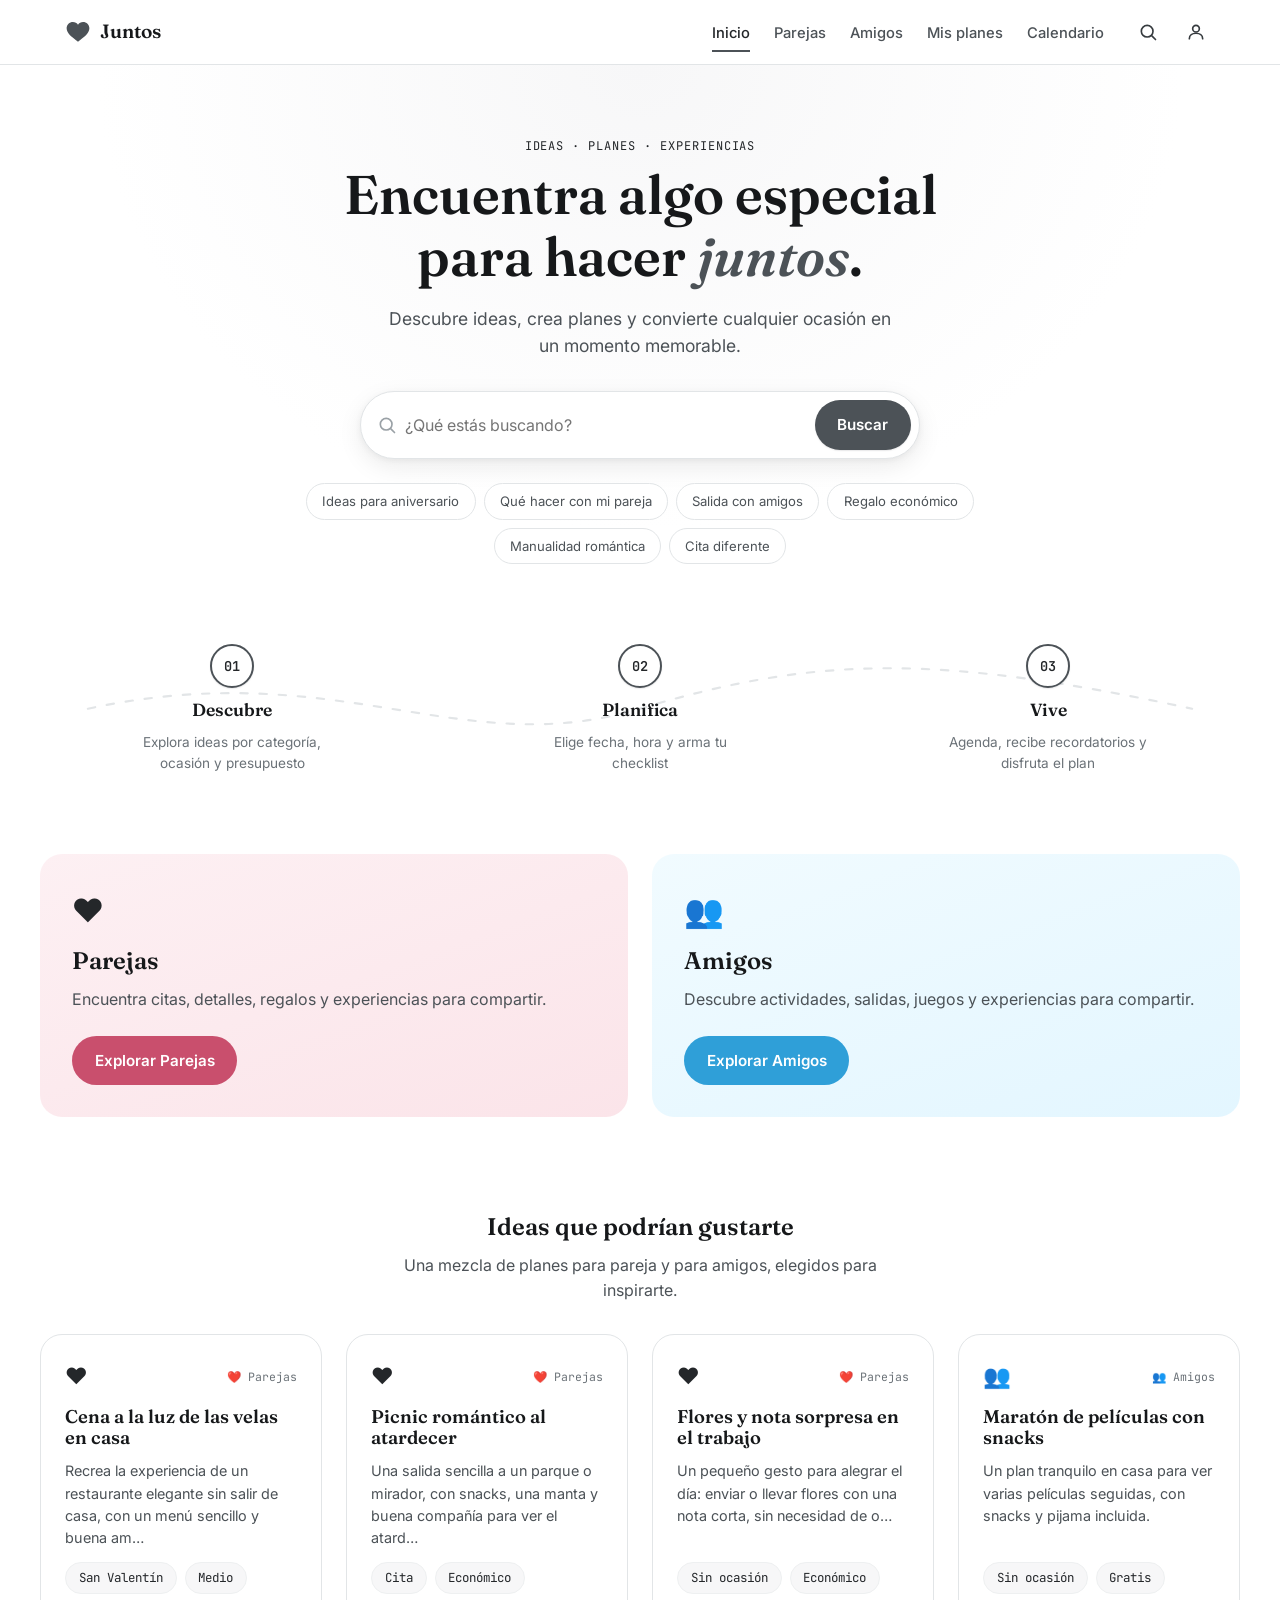
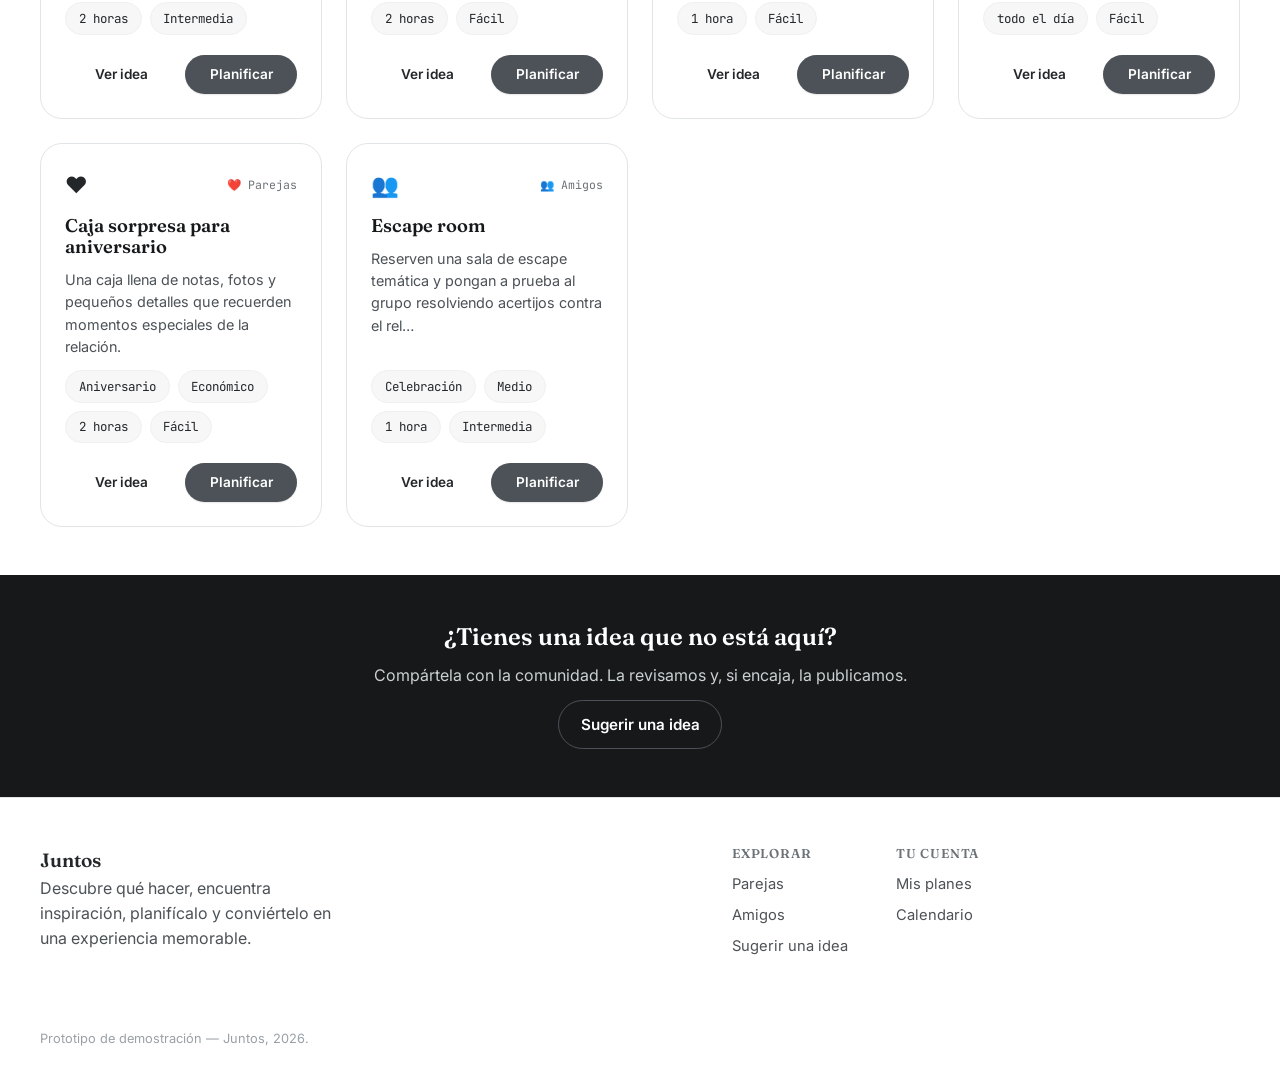
==== index.html @ 9a492216 "feat(web): add client appointment booking environment - Created a new web environment focused on cli" ====
<!DOCTYPE html>
<html lang="es" data-theme="base">
<head>
  <meta charset="UTF-8">
  <meta name="viewport" content="width=device-width, initial-scale=1.0">
  <title>Juntos — Ideas, planes y experiencias para vivir en compañía</title>
  <meta name="description" content="Descubre ideas, crea planes y convierte cualquier ocasión en un momento memorable, en pareja o con amigos.">

  <link rel="preconnect" href="https://fonts.googleapis.com">
  <link rel="preconnect" href="https://fonts.gstatic.com" crossorigin>
  <link href="https://fonts.googleapis.com/css2?family=Fraunces:ital,opsz,wght@0,9..144,400;0,9..144,500;0,9..144,600;1,9..144,500&family=Inter:wght@400;500;600;700&family=JetBrains+Mono:wght@500&display=swap" rel="stylesheet">

  <link rel="stylesheet" href="css/style.css">
</head>
<body>

  <a class="skip-link" href="#main">Saltar al contenido</a>

  <!-- ============ HEADER ============ -->
  <header class="site-header" id="site-header">
    <div class="header-inner">

      <a href="index.html" class="logo" aria-label="Juntos — Inicio">
        <span class="logo-mark" aria-hidden="true">
          <svg viewBox="0 0 32 32" width="28" height="28">
            <path d="M16 27C9 22 3 17.5 3 11.8 3 7.6 6.3 4.5 10.2 4.5c2.4 0 4.6 1.2 5.8 3.1 1.2-1.9 3.4-3.1 5.8-3.1 3.9 0 7.2 3.1 7.2 7.3 0 5.7-6 10.2-13 15.2z" fill="currentColor"/>
          </svg>
        </span>
        <span class="logo-word">Juntos</span>
      </a>

      <button class="nav-toggle" id="nav-toggle" aria-expanded="false" aria-controls="primary-nav" aria-label="Abrir menú">
        <span></span><span></span><span></span>
      </button>

      <nav class="primary-nav" id="primary-nav" aria-label="Navegación principal">
        <ul>
          <li><a href="index.html" class="nav-link is-active">Inicio</a></li>
          <li><a href="pages/parejas.html" class="nav-link nav-link--couple">Parejas</a></li>
          <li><a href="pages/amigos.html" class="nav-link nav-link--friends">Amigos</a></li>
          <li><a href="pages/mis-planes.html" class="nav-link">Mis planes</a></li>
          <li><a href="pages/calendario.html" class="nav-link">Calendario</a></li>
        </ul>
      </nav>

      <div class="header-actions">
        <button class="icon-btn" id="open-search" aria-label="Buscar">
          <svg viewBox="0 0 24 24" width="20" height="20" fill="none" stroke="currentColor" stroke-width="2" stroke-linecap="round"><circle cx="11" cy="11" r="7"/><line x1="21" y1="21" x2="16.65" y2="16.65"/></svg>
        </button>
        <a href="#" class="icon-btn" aria-label="Perfil">
          <svg viewBox="0 0 24 24" width="20" height="20" fill="none" stroke="currentColor" stroke-width="2" stroke-linecap="round"><circle cx="12" cy="8" r="4"/><path d="M4 20c0-4 3.6-6.5 8-6.5s8 2.5 8 6.5"/></svg>
        </a>
      </div>

    </div>
  </header>

  <main id="main">

    <!-- ============ HERO ============ -->
    <section class="hero">
      <div class="hero-inner">

        <p class="eyebrow">Ideas · Planes · Experiencias</p>

        <h1 class="hero-title">
          Encuentra algo especial<br>
          para hacer <em>juntos</em>.
        </h1>

        <p class="hero-subtitle">
          Descubre ideas, crea planes y convierte cualquier ocasión en un momento memorable.
        </p>

        <form class="search-bar" id="hero-search-form" role="search">
          <label for="hero-search" class="sr-only">¿Qué estás buscando?</label>
          <svg viewBox="0 0 24 24" width="20" height="20" fill="none" stroke="currentColor" stroke-width="2" stroke-linecap="round" class="search-bar-icon"><circle cx="11" cy="11" r="7"/><line x1="21" y1="21" x2="16.65" y2="16.65"/></svg>
          <input type="text" id="hero-search" name="q" placeholder="¿Qué estás buscando?" autocomplete="off">
          <button type="submit" class="btn btn--primary">Buscar</button>
        </form>

        <ul class="search-chips" aria-label="Búsquedas frecuentes">
          <li><button type="button" class="chip" data-query="ideas para aniversario">Ideas para aniversario</button></li>
          <li><button type="button" class="chip" data-query="qué hacer con mi pareja">Qué hacer con mi pareja</button></li>
          <li><button type="button" class="chip" data-query="salida con amigos">Salida con amigos</button></li>
          <li><button type="button" class="chip" data-query="regalo económico">Regalo económico</button></li>
          <li><button type="button" class="chip" data-query="manualidad romántica">Manualidad romántica</button></li>
          <li><button type="button" class="chip" data-query="cita diferente">Cita diferente</button></li>
        </ul>

      </div>
    </section>

    <!-- ============ JOURNEY (elemento distintivo) ============ -->
    <section class="journey" aria-label="Cómo funciona">
      <div class="journey-inner">

        <svg class="journey-path" viewBox="0 0 1000 120" preserveAspectRatio="none" aria-hidden="true">
          <path d="M 40 60 C 250 10, 350 110, 500 60 S 750 10, 960 60" />
        </svg>

        <ol class="journey-steps">
          <li class="journey-step">
            <span class="journey-dot">01</span>
            <span class="journey-label">Descubre</span>
            <span class="journey-hint">Explora ideas por categoría, ocasión y presupuesto</span>
          </li>
          <li class="journey-step">
            <span class="journey-dot">02</span>
            <span class="journey-label">Planifica</span>
            <span class="journey-hint">Elige fecha, hora y arma tu checklist</span>
          </li>
          <li class="journey-step">
            <span class="journey-dot">03</span>
            <span class="journey-label">Vive</span>
            <span class="journey-hint">Agenda, recibe recordatorios y disfruta el plan</span>
          </li>
        </ol>

      </div>
    </section>

    <!-- ============ CATEGORÍAS ============ -->
    <section class="categories" aria-label="Categorías principales">
      <div class="categories-inner">

        <article class="category-card category-card--couple" data-theme-target="couple">
          <div class="category-card-icon" aria-hidden="true">❤️</div>
          <h2 class="category-card-title">Parejas</h2>
          <p class="category-card-text">Encuentra citas, detalles, regalos y experiencias para compartir.</p>
          <a href="pages/parejas.html" class="btn btn--couple">Explorar Parejas</a>
        </article>

        <article class="category-card category-card--friends" data-theme-target="friends">
          <div class="category-card-icon" aria-hidden="true">👥</div>
          <h2 class="category-card-title">Amigos</h2>
          <p class="category-card-text">Descubre actividades, salidas, juegos y experiencias para compartir.</p>
          <a href="pages/amigos.html" class="btn btn--friends">Explorar Amigos</a>
        </article>

      </div>
    </section>

    <!-- ============ RECOMENDACIONES ============ -->
    <section class="recommendations" aria-label="Ideas recomendadas">
      <div class="recommendations-inner">

        <div class="section-heading">
          <h2>Ideas que podrían gustarte</h2>
          <p>Una mezcla de planes para pareja y para amigos, elegidos para inspirarte.</p>
        </div>

        <!-- Las tarjetas se generan dinámicamente desde js/data.js -->
        <div class="card-grid" id="recommendations-grid" data-loading="true">
          <p class="grid-empty-state">Cargando ideas…</p>
        </div>

      </div>
    </section>

    <!-- ============ SUGERIR IDEA (CTA) ============ -->
    <section class="suggest-cta">
      <div class="suggest-cta-inner">
        <h2>¿Tienes una idea que no está aquí?</h2>
        <p>Compártela con la comunidad. La revisamos y, si encaja, la publicamos.</p>
        <a href="pages/sugerir.html" class="btn btn--ghost">Sugerir una idea</a>
      </div>
    </section>

  </main>

  <!-- ============ FOOTER ============ -->
  <footer class="site-footer">
    <div class="site-footer-inner">
      <div class="footer-brand">
        <span class="logo-word">Juntos</span>
        <p>Descubre qué hacer, encuentra inspiración, planifícalo y conviértelo en una experiencia memorable.</p>
      </div>
      <nav class="footer-nav" aria-label="Enlaces del pie de página">
        <div>
          <h3>Explorar</h3>
          <a href="pages/parejas.html">Parejas</a>
          <a href="pages/amigos.html">Amigos</a>
          <a href="pages/sugerir.html">Sugerir una idea</a>
        </div>
        <div>
          <h3>Tu cuenta</h3>
          <a href="pages/mis-planes.html">Mis planes</a>
          <a href="pages/calendario.html">Calendario</a>
        </div>
      </nav>
      <p class="footer-legal">Prototipo de demostración — Juntos, 2026.</p>
    </div>
  </footer>

  <script src="js/data.js"></script>
  <script src="js/script.js"></script>
</body>
</html>
---- css/style.css ----
/* ============================================================
   style.css
   Sistema de diseño de la plataforma "Juntos".
   Estructura:
   1. Variables (tokens) — base, tema Parejas, tema Amigos
   2. Reset y base
   3. Utilidades y componentes compartidos (botones, pills, tarjetas)
   4. Header y navegación
   5. Home: hero, journey, categorías, recomendaciones, footer
   6. Listados con filtros (Parejas / Amigos)
   7. Detalle de idea
   8. Planificador y checklist
   9. Mis planes y recordatorios
   10. Calendario
   11. Sugerir idea
   12. Panel de administración
   13. Responsive
   ============================================================ */

/* ============================================================
   1. VARIABLES (TOKENS)
   ============================================================ */

:root {
  /* --- Base: blanco / grises --- */
  --white: #ffffff;
  --gray-50: #f7f7f8;
  --gray-100: #eef0f1;
  --gray-200: #e2e5e7;
  --gray-300: #cbd0d3;
  --gray-400: #9aa1a6;
  --gray-500: #6b7278;
  --gray-600: #4c5257;
  --gray-700: #363b3f;
  --gray-800: #24272a;
  --gray-900: #16181a;

  /* --- Acento neutro por defecto (se sobrescribe por tema) --- */
  --accent: var(--gray-600);
  --accent-strong: var(--gray-800);
  --accent-light: var(--gray-100);
  --accent-soft: var(--gray-200);

  /* --- Tipografía --- */
  --font-display: "Fraunces", ui-serif, Georgia, serif;
  --font-body: "Inter", system-ui, -apple-system, "Segoe UI", sans-serif;
  --font-mono: "JetBrains Mono", ui-monospace, monospace;

  /* --- Espaciado (escala 4px) --- */
  --space-1: 0.25rem;
  --space-2: 0.5rem;
  --space-3: 0.75rem;
  --space-4: 1rem;
  --space-5: 1.5rem;
  --space-6: 2rem;
  --space-7: 3rem;
  --space-8: 4.5rem;

  /* --- Bordes y sombras --- */
  --radius-sm: 8px;
  --radius-md: 14px;
  --radius-lg: 22px;
  --radius-pill: 999px;

  --shadow-sm: 0 1px 2px rgba(22, 24, 26, 0.06), 0 1px 1px rgba(22, 24, 26, 0.04);
  --shadow-md: 0 8px 24px rgba(22, 24, 26, 0.08), 0 2px 6px rgba(22, 24, 26, 0.05);
  --shadow-lg: 0 20px 48px rgba(22, 24, 26, 0.14), 0 6px 16px rgba(22, 24, 26, 0.08);

  --max-width: 1200px;

  color-scheme: light;
}

/* --- Tema Parejas --- */
[data-theme="couple"] {
  --accent: #c94f6d;
  --accent-strong: #7a2035;
  --accent-light: #f8dce3;
  --accent-soft: #f3c3cf;
  --accent-tint: #fdf4f6;
}

/* --- Tema Amigos --- */
[data-theme="friends"] {
  --accent: #2f9fd8;
  --accent-strong: #1c6f9c;
  --accent-light: #dff3ff;
  --accent-soft: #bfe7fb;
  --accent-tint: #f3fbff;
  --accent-2: #4fd8ad;
  --accent-3: #e8b64d;
  --accent-4: #b391e6;
}

/* --- Tema base (gris) --- */
[data-theme="base"] {
  --accent-tint: var(--gray-50);
}

/* ============================================================
   2. RESET Y BASE
   ============================================================ */

*, *::before, *::after { box-sizing: border-box; }

html {
  -webkit-text-size-adjust: 100%;
  scroll-behavior: smooth;
}

body {
  margin: 0;
  font-family: var(--font-body);
  font-size: 16px;
  line-height: 1.55;
  color: var(--gray-800);
  background: var(--white);
  transition: background-color 0.3s ease, color 0.3s ease;
}

img, svg { display: block; max-width: 100%; }

h1, h2, h3, h4 {
  font-family: var(--font-display);
  font-weight: 600;
  line-height: 1.15;
  margin: 0 0 var(--space-3);
  color: var(--gray-900);
}

p { margin: 0 0 var(--space-3); color: var(--gray-600); }

a { color: inherit; text-decoration: none; }

ul, ol { margin: 0; padding: 0; list-style: none; }

button, input, select, textarea {
  font: inherit;
  color: inherit;
}

input, select, textarea {
  border: 1px solid var(--gray-300);
  border-radius: var(--radius-sm);
  padding: 0.65rem 0.85rem;
  background: var(--white);
  width: 100%;
  transition: border-color 0.15s ease, box-shadow 0.15s ease;
}
input:focus, select:focus, textarea:focus {
  outline: none;
  border-color: var(--accent);
  box-shadow: 0 0 0 3px var(--accent-light);
}

button { cursor: pointer; background: none; border: none; }

.sr-only {
  position: absolute;
  width: 1px; height: 1px;
  padding: 0; margin: -1px;
  overflow: hidden;
  clip: rect(0, 0, 0, 0);
  white-space: nowrap;
  border: 0;
}

.skip-link {
  position: absolute;
  left: -999px;
  top: 0;
  background: var(--gray-900);
  color: var(--white);
  padding: var(--space-3) var(--space-4);
  z-index: 200;
  border-radius: 0 0 var(--radius-sm) 0;
}
.skip-link:focus { left: 0; }

/* ============================================================
   3. UTILIDADES Y COMPONENTES COMPARTIDOS
   ============================================================ */

.eyebrow {
  font-family: var(--font-mono);
  font-size: 0.75rem;
  letter-spacing: 0.08em;
  text-transform: uppercase;
  color: var(--accent-strong);
  margin: 0 0 var(--space-2);
}

/* --- Botones --- */
.btn {
  display: inline-flex;
  align-items: center;
  justify-content: center;
  gap: var(--space-2);
  padding: 0.75rem 1.35rem;
  border-radius: var(--radius-pill);
  font-weight: 600;
  font-size: 0.95rem;
  white-space: nowrap;
  transition: transform 0.15s ease, box-shadow 0.15s ease, background-color 0.15s ease, color 0.15s ease, border-color 0.15s ease;
  border: 1.5px solid transparent;
}
.btn:hover { transform: translateY(-1px); }
.btn:active { transform: translateY(0); }

.btn--primary {
  background: var(--accent);
  color: var(--white);
  box-shadow: var(--shadow-sm);
}
.btn--primary:hover { box-shadow: var(--shadow-md); background: var(--accent-strong); }

.btn--couple { background: #c94f6d; color: var(--white); }
.btn--couple:hover { background: #7a2035; }
.btn--friends { background: #2f9fd8; color: var(--white); }
.btn--friends:hover { background: #1c6f9c; }

.btn--ghost {
  background: var(--white);
  color: var(--gray-800);
  border-color: var(--gray-300);
}
.btn--ghost:hover { border-color: var(--accent); color: var(--accent-strong); }

.btn--text {
  background: transparent;
  color: var(--accent-strong);
  padding: 0.6rem 0.9rem;
}
.btn--text:hover { background: var(--accent-tint); }

.btn--danger { color: #b3261e; }

.btn--small { padding: 0.5rem 0.95rem; font-size: 0.85rem; }
.btn--large { padding: 0.9rem 1.8rem; font-size: 1rem; }

.btn--calendar { flex: 1 1 220px; }
.btn.is-disabled, .btn[aria-disabled="true"] { opacity: 0.5; pointer-events: none; }
.btn[disabled] { opacity: 0.5; cursor: not-allowed; }

/* --- Pills --- */
.pill {
  display: inline-flex;
  align-items: center;
  padding: 0.35rem 0.8rem;
  border-radius: var(--radius-pill);
  background: var(--accent-tint);
  color: var(--accent-strong);
  font-size: 0.78rem;
  font-family: var(--font-mono);
  border: 1px solid var(--accent-light);
}

.status-pill {
  display: inline-flex;
  align-items: center;
  gap: 0.3rem;
  padding: 0.3rem 0.75rem;
  border-radius: var(--radius-pill);
  font-size: 0.8rem;
  font-weight: 600;
  background: var(--gray-100);
}
.status-pill--pendiente, .status-pill--pending { background: #fff6da; color: #8a6d00; }
.status-pill--aprobada { background: #dff5e6; color: #1c7c40; }
.status-pill--rechazada { background: #fde2e0; color: #b3261e; }

.category-tag {
  font-size: 0.78rem;
  padding: 0.25rem 0.65rem;
  border-radius: var(--radius-pill);
  background: var(--gray-100);
  color: var(--gray-700);
}
.category-tag--couple { background: #f8dce3; color: #7a2035; }
.category-tag--friends { background: #dff3ff; color: #1c6f9c; }

/* --- Grid de tarjetas de idea --- */
.card-grid {
  display: grid;
  grid-template-columns: repeat(auto-fill, minmax(270px, 1fr));
  gap: var(--space-5);
}

.grid-empty-state {
  grid-column: 1 / -1;
  text-align: center;
  padding: var(--space-6);
  color: var(--gray-500);
  background: var(--gray-50);
  border-radius: var(--radius-md);
}

.idea-card {
  background: var(--white);
  border: 1px solid var(--gray-200);
  border-radius: var(--radius-lg);
  padding: var(--space-5);
  display: flex;
  flex-direction: column;
  gap: var(--space-3);
  transition: box-shadow 0.2s ease, transform 0.2s ease, border-color 0.2s ease;
}
.idea-card:hover {
  box-shadow: var(--shadow-md);
  transform: translateY(-3px);
  border-color: var(--accent-soft);
}
.idea-card-top {
  display: flex;
  align-items: center;
  justify-content: space-between;
}
.idea-card-emoji { font-size: 1.4rem; }
.idea-card-category {
  font-family: var(--font-mono);
  font-size: 0.72rem;
  color: var(--gray-500);
}
.idea-card-title {
  font-size: 1.15rem;
  margin: 0;
}
.idea-card-desc {
  font-size: 0.9rem;
  margin: 0;
  flex-grow: 1;
}
.idea-card-pills {
  display: flex;
  flex-wrap: wrap;
  gap: var(--space-2);
}
.idea-card-actions {
  display: flex;
  gap: var(--space-2);
  margin-top: var(--space-2);
}
.idea-card-actions .btn { flex: 1; }

/* ============================================================
   4. HEADER Y NAVEGACIÓN
   ============================================================ */

.site-header {
  position: sticky;
  top: 0;
  z-index: 100;
  background: rgba(255, 255, 255, 0.92);
  backdrop-filter: blur(10px);
  border-bottom: 1px solid var(--gray-200);
}

.header-inner {
  max-width: var(--max-width);
  margin: 0 auto;
  padding: var(--space-3) var(--space-5);
  display: flex;
  align-items: center;
  gap: var(--space-5);
}

.logo {
  display: flex;
  align-items: center;
  gap: var(--space-2);
  margin-right: auto;
  color: var(--gray-900);
}
.logo-mark { color: var(--accent); }
.logo-word {
  font-family: var(--font-display);
  font-weight: 600;
  font-size: 1.2rem;
}
.logo-word small {
  font-family: var(--font-mono);
  font-size: 0.65rem;
  color: var(--gray-500);
  margin-left: 0.3rem;
  vertical-align: middle;
}

.primary-nav ul {
  display: flex;
  gap: var(--space-5);
}
.nav-link {
  font-size: 0.92rem;
  font-weight: 500;
  color: var(--gray-600);
  padding: var(--space-2) 0;
  border-bottom: 2px solid transparent;
  transition: color 0.15s ease, border-color 0.15s ease;
}
.nav-link:hover { color: var(--gray-900); }
.nav-link.is-active { color: var(--accent-strong); border-color: var(--accent); }
.nav-link--couple:hover { color: #c94f6d; }
.nav-link--friends:hover { color: #2f9fd8; }

.header-actions { display: flex; align-items: center; gap: var(--space-2); }

.icon-btn {
  width: 40px; height: 40px;
  display: flex; align-items: center; justify-content: center;
  border-radius: 50%;
  color: var(--gray-700);
  transition: background-color 0.15s ease, color 0.15s ease;
}
.icon-btn:hover { background: var(--accent-tint); color: var(--accent-strong); }

.nav-toggle {
  display: none;
  flex-direction: column;
  justify-content: center;
  gap: 5px;
  width: 40px; height: 40px;
}
.nav-toggle span {
  display: block;
  height: 2px;
  background: var(--gray-800);
  border-radius: 2px;
  transition: transform 0.2s ease, opacity 0.2s ease;
}
.nav-toggle.is-active span:nth-child(1) { transform: translateY(7px) rotate(45deg); }
.nav-toggle.is-active span:nth-child(2) { opacity: 0; }
.nav-toggle.is-active span:nth-child(3) { transform: translateY(-7px) rotate(-45deg); }

/* ============================================================
   5. HOME — HERO / JOURNEY / CATEGORÍAS / RECOMENDACIONES
   ============================================================ */

.hero {
  padding: var(--space-8) var(--space-5) var(--space-7);
  text-align: center;
  background: radial-gradient(ellipse at top, var(--accent-tint), var(--white) 60%);
}
.hero-inner { max-width: 760px; margin: 0 auto; }
.hero-title {
  font-size: clamp(2.2rem, 5vw, 3.4rem);
  margin-bottom: var(--space-4);
}
.hero-title em {
  font-style: italic;
  color: var(--accent);
}
.hero-subtitle {
  font-size: 1.1rem;
  max-width: 520px;
  margin: 0 auto var(--space-6);
}

.search-bar {
  display: flex;
  align-items: center;
  gap: var(--space-2);
  background: var(--white);
  border: 1.5px solid var(--gray-200);
  border-radius: var(--radius-pill);
  padding: var(--space-2) var(--space-2) var(--space-2) var(--space-4);
  box-shadow: var(--shadow-md);
  max-width: 560px;
  margin: 0 auto;
}
.search-bar-icon { color: var(--gray-400); flex-shrink: 0; }
.search-bar input {
  border: none;
  padding: 0.6rem 0;
  flex: 1;
}
.search-bar input:focus { box-shadow: none; }

.search-chips {
  display: flex;
  flex-wrap: wrap;
  gap: var(--space-2);
  justify-content: center;
  margin-top: var(--space-5);
}
.chip {
  padding: 0.45rem 0.95rem;
  border-radius: var(--radius-pill);
  background: var(--white);
  border: 1px solid var(--gray-200);
  font-size: 0.82rem;
  color: var(--gray-600);
  transition: border-color 0.15s ease, color 0.15s ease;
}
.chip:hover { border-color: var(--accent); color: var(--accent-strong); }

/* --- Journey --- */
.journey { padding: var(--space-6) var(--space-5); }
.journey-inner {
  max-width: var(--max-width);
  margin: 0 auto;
  position: relative;
}
.journey-path {
  position: absolute;
  inset: 0;
  width: 100%;
  height: 100%;
  color: var(--accent-soft);
  z-index: 0;
}
.journey-path path {
  fill: none;
  stroke: currentColor;
  stroke-width: 2;
  stroke-dasharray: 6 10;
  stroke-linecap: round;
}
.journey-steps {
  position: relative;
  z-index: 1;
  display: grid;
  grid-template-columns: repeat(3, 1fr);
  gap: var(--space-5);
  text-align: center;
}
.journey-step { display: flex; flex-direction: column; align-items: center; gap: var(--space-2); }
.journey-dot {
  width: 44px; height: 44px;
  border-radius: 50%;
  background: var(--white);
  border: 2px solid var(--accent);
  color: var(--accent-strong);
  display: flex; align-items: center; justify-content: center;
  font-family: var(--font-mono);
  font-weight: 600;
  font-size: 0.85rem;
  box-shadow: var(--shadow-sm);
}
.journey-label { font-family: var(--font-display); font-weight: 600; font-size: 1.1rem; color: var(--gray-900); }
.journey-hint { font-size: 0.85rem; color: var(--gray-500); max-width: 220px; }

/* --- Categorías --- */
.categories { padding: var(--space-7) var(--space-5); }
.categories-inner {
  max-width: var(--max-width);
  margin: 0 auto;
  display: grid;
  grid-template-columns: 1fr 1fr;
  gap: var(--space-5);
}
.category-card {
  padding: var(--space-6);
  border-radius: var(--radius-lg);
  display: flex;
  flex-direction: column;
  align-items: flex-start;
  gap: var(--space-3);
  transition: transform 0.2s ease, box-shadow 0.2s ease;
}
.category-card:hover { transform: translateY(-4px); box-shadow: var(--shadow-lg); }
.category-card-icon { font-size: 2rem; }
.category-card-title { margin: 0; font-size: 1.5rem; }
.category-card--couple { background: linear-gradient(160deg, #fdf0f3, #fbe4e9); }
.category-card--friends { background: linear-gradient(160deg, #f1fbff, #e3f6ff); }

/* --- Recomendaciones --- */
.recommendations, .related-ideas { padding: var(--space-7) var(--space-5); }
.recommendations-inner, .related-ideas-inner { max-width: var(--max-width); margin: 0 auto; }
.section-heading { text-align: center; max-width: 520px; margin: 0 auto var(--space-6); }
.related-ideas .section-heading { text-align: left; margin-left: 0; }

/* --- CTA Sugerir --- */
.suggest-cta {
  background: var(--gray-900);
  color: var(--white);
  padding: var(--space-7) var(--space-5);
  text-align: center;
}
.suggest-cta-inner { max-width: 560px; margin: 0 auto; }
.suggest-cta h2 { color: var(--white); }
.suggest-cta p { color: var(--gray-300); }
.suggest-cta .btn--ghost { background: transparent; border-color: var(--gray-600); color: var(--white); }
.suggest-cta .btn--ghost:hover { border-color: var(--white); }

/* --- Footer --- */
.site-footer { border-top: 1px solid var(--gray-200); padding: var(--space-7) var(--space-5) var(--space-5); }
.site-footer-inner {
  max-width: var(--max-width);
  margin: 0 auto;
  display: grid;
  grid-template-columns: 1.3fr 1fr;
  gap: var(--space-6);
}
.footer-brand p { max-width: 320px; }
.footer-nav { display: flex; gap: var(--space-7); }
.footer-nav h3 { font-size: 0.8rem; text-transform: uppercase; letter-spacing: 0.06em; color: var(--gray-500); margin-bottom: var(--space-3); }
.footer-nav a { display: block; color: var(--gray-600); margin-bottom: var(--space-2); font-size: 0.92rem; }
.footer-nav a:hover { color: var(--accent-strong); }
.footer-legal { grid-column: 1 / -1; font-size: 0.8rem; color: var(--gray-400); margin: var(--space-6) 0 0; }

/* ============================================================
   6. LISTADOS CON FILTROS
   ============================================================ */

.section-hero { padding: var(--space-7) var(--space-5) var(--space-6); background: var(--accent-tint); }
.section-hero-inner { max-width: 720px; margin: 0 auto; text-align: center; }
.section-hero-text { max-width: 520px; margin: 0 auto; }

.browse { padding: var(--space-6) var(--space-5) var(--space-8); }
.browse-inner {
  max-width: var(--max-width);
  margin: 0 auto;
  display: grid;
  grid-template-columns: 260px 1fr;
  gap: var(--space-6);
  align-items: start;
}

.filters-toggle {
  display: none;
  align-items: center;
  gap: var(--space-2);
  padding: var(--space-3) var(--space-4);
  border: 1px solid var(--gray-300);
  border-radius: var(--radius-pill);
  margin-bottom: var(--space-4);
  font-weight: 600;
}
.filters-count {
  background: var(--accent);
  color: var(--white);
  font-size: 0.72rem;
  padding: 0.1rem 0.5rem;
  border-radius: var(--radius-pill);
}

.filters-panel {
  background: var(--gray-50);
  border-radius: var(--radius-lg);
  padding: var(--space-5);
  position: sticky;
  top: 90px;
}
.filters-panel-head {
  display: flex;
  align-items: center;
  justify-content: space-between;
  margin-bottom: var(--space-4);
}
.filters-panel-head h2 { font-size: 1rem; margin: 0; }
.filters-clear { font-size: 0.8rem; color: var(--accent-strong); text-decoration: underline; }

.filter-group {
  border: none;
  padding: 0;
  margin: 0 0 var(--space-5);
}
.filter-group legend {
  font-family: var(--font-mono);
  font-size: 0.75rem;
  text-transform: uppercase;
  letter-spacing: 0.05em;
  color: var(--gray-500);
  margin-bottom: var(--space-2);
}
.filter-option {
  display: flex;
  align-items: center;
  gap: var(--space-2);
  font-size: 0.9rem;
  color: var(--gray-700);
  padding: 0.3rem 0;
  cursor: pointer;
}
.filter-option input { width: auto; accent-color: var(--accent); }

.browse-results-head {
  display: flex;
  align-items: center;
  justify-content: space-between;
  margin-bottom: var(--space-4);
  flex-wrap: wrap;
  gap: var(--space-3);
}
.results-count { font-weight: 600; color: var(--gray-800); margin: 0; }
.sort-select-wrap { display: flex; align-items: center; gap: var(--space-2); font-size: 0.85rem; color: var(--gray-500); }
.sort-select-wrap select { width: auto; padding: 0.45rem 0.7rem; }

/* ============================================================
   7. DETALLE DE UNA IDEA
   ============================================================ */

.breadcrumb {
  max-width: var(--max-width);
  margin: 0 auto;
  padding: var(--space-4) var(--space-5) 0;
  font-size: 0.85rem;
  color: var(--gray-500);
  display: flex;
  gap: var(--space-2);
}
.breadcrumb a:hover { color: var(--accent-strong); }

.idea-header { padding: var(--space-5) var(--space-5) var(--space-6); }
.idea-header-inner { max-width: 800px; margin: 0 auto; }
.idea-header-tags { display: flex; flex-wrap: wrap; gap: var(--space-2); margin-bottom: var(--space-3); }
.idea-header-actions { display: flex; flex-wrap: wrap; gap: var(--space-3); margin-top: var(--space-5); }
.save-idea-btn.is-saved, #save-idea-btn.is-saved { border-color: var(--accent); color: var(--accent-strong); background: var(--accent-tint); }

.idea-body { padding: 0 var(--space-5) var(--space-7); }
.idea-body-inner {
  max-width: 800px;
  margin: 0 auto;
  display: grid;
  grid-template-columns: 1fr 1.4fr;
  gap: var(--space-6);
}
.idea-panel {
  background: var(--gray-50);
  border-radius: var(--radius-lg);
  padding: var(--space-5);
}
.idea-panel h2 { font-size: 1.05rem; }
.idea-materials li {
  padding: 0.5rem 0;
  border-bottom: 1px solid var(--gray-200);
  font-size: 0.92rem;
  color: var(--gray-700);
}
.idea-materials li:last-child { border-bottom: none; }
.idea-steps { counter-reset: step; }
.idea-steps li {
  counter-increment: step;
  position: relative;
  padding: 0.6rem 0 0.6rem 2.4rem;
  font-size: 0.92rem;
  color: var(--gray-700);
  border-bottom: 1px solid var(--gray-200);
}
.idea-steps li:last-child { border-bottom: none; }
.idea-steps li::before {
  content: counter(step);
  position: absolute;
  left: 0; top: 0.5rem;
  width: 1.7rem; height: 1.7rem;
  border-radius: 50%;
  background: var(--accent);
  color: var(--white);
  display: flex; align-items: center; justify-content: center;
  font-family: var(--font-mono);
  font-size: 0.78rem;
  font-weight: 600;
}

.idea-inspiration { padding: var(--space-6) var(--space-5); background: var(--accent-tint); }
.idea-inspiration-inner { max-width: 800px; margin: 0 auto; }
.inspiration-links { display: grid; grid-template-columns: repeat(3, 1fr); gap: var(--space-4); margin-top: var(--space-4); }
.inspiration-link {
  display: flex;
  align-items: center;
  gap: var(--space-3);
  background: var(--white);
  border: 1px solid var(--gray-200);
  border-radius: var(--radius-md);
  padding: var(--space-4);
  transition: box-shadow 0.15s ease, transform 0.15s ease;
}
.inspiration-link:hover { box-shadow: var(--shadow-md); transform: translateY(-2px); }
.inspiration-icon { font-size: 1.4rem; }
.inspiration-link strong { display: block; font-size: 0.95rem; }
.inspiration-link small { color: var(--gray-500); font-size: 0.78rem; }

.idea-not-found { text-align: center; padding: var(--space-8) var(--space-5); }

/* ============================================================
   8. PLANIFICADOR Y CHECKLIST
   ============================================================ */

.planner-wrap, .suggest-wrap, .my-plans-wrap, .calendar-wrap {
  max-width: 820px;
  margin: 0 auto;
  padding: var(--space-6) var(--space-5) var(--space-8);
}
.calendar-wrap, .my-plans-wrap { max-width: var(--max-width); }

.planner-head { margin-bottom: var(--space-5); }
.planner-intro { max-width: 560px; }

.planner-origin {
  display: flex;
  flex-wrap: wrap;
  align-items: center;
  gap: var(--space-2);
  background: var(--accent-tint);
  border: 1px solid var(--accent-light);
  border-radius: var(--radius-md);
  padding: var(--space-3) var(--space-4);
  margin-bottom: var(--space-5);
  font-size: 0.9rem;
}
.planner-origin-label { color: var(--gray-500); }
.planner-origin a { text-decoration: underline; color: var(--accent-strong); margin-left: auto; }

.planner-section {
  border: 1px solid var(--gray-200);
  border-radius: var(--radius-lg);
  padding: var(--space-5);
  margin: 0 0 var(--space-5);
}
.planner-section legend {
  font-family: var(--font-display);
  font-weight: 600;
  font-size: 1.1rem;
  padding: 0 var(--space-2);
  color: var(--gray-900);
}
.planner-section-hint { font-size: 0.85rem; margin-top: -0.3rem; }
.planner-section-note { font-size: 0.78rem; color: var(--gray-400); margin-top: var(--space-2); margin-bottom: 0; }

.form-grid {
  display: grid;
  grid-template-columns: 1fr 1fr;
  gap: var(--space-4);
}
.form-field { display: flex; flex-direction: column; gap: var(--space-2); }
.form-field--full { grid-column: 1 / -1; }
.form-field label { font-size: 0.85rem; font-weight: 600; color: var(--gray-700); }

.activities-list { display: flex; flex-direction: column; gap: var(--space-2); margin-bottom: var(--space-3); }
.activity-row { display: flex; gap: var(--space-2); align-items: center; }
.activity-hora { flex: 0 0 120px; }
.activity-nombre { flex: 1; }
.activity-remove {
  flex: 0 0 auto;
  width: 36px; height: 36px;
  border-radius: 50%;
  color: var(--gray-400);
  transition: background-color 0.15s ease, color 0.15s ease;
}
.activity-remove:hover { background: #fde2e0; color: #b3261e; }

.checklist-progress { margin-bottom: var(--space-4); }
.checklist-progress-bar {
  height: 8px;
  border-radius: var(--radius-pill);
  background: var(--gray-200);
  overflow: hidden;
}
.checklist-progress-fill {
  height: 100%;
  background: var(--accent);
  border-radius: var(--radius-pill);
  transition: width 0.3s ease;
  width: 0%;
}
.checklist-progress-text { font-size: 0.82rem; color: var(--gray-500); margin: var(--space-2) 0 0; }
.checklist-progress--compact { margin-bottom: var(--space-2); }

.checklist-list { display: flex; flex-direction: column; gap: var(--space-1); margin-bottom: var(--space-3); }
.checklist-item label {
  display: flex;
  align-items: center;
  gap: var(--space-3);
  padding: 0.55rem 0.4rem;
  font-size: 0.92rem;
  border-radius: var(--radius-sm);
  cursor: pointer;
}
.checklist-item label:hover { background: var(--gray-50); }
.checklist-item input { width: auto; accent-color: var(--accent); }
.checklist-add { display: flex; gap: var(--space-2); }
.checklist-add input { flex: 1; }

.calendar-actions { display: flex; flex-wrap: wrap; gap: var(--space-3); }

.planner-submit { display: flex; justify-content: flex-end; margin-top: var(--space-6); }

/* ============================================================
   9. MIS PLANES Y RECORDATORIOS
   ============================================================ */

.page-head {
  display: flex;
  align-items: flex-end;
  justify-content: space-between;
  flex-wrap: wrap;
  gap: var(--space-4);
  margin-bottom: var(--space-5);
}
.page-head-text { max-width: 480px; margin: 0; }

.plans-tabs { display: flex; gap: var(--space-2); margin-bottom: var(--space-5); }
.plans-tab {
  padding: 0.5rem 1.1rem;
  border-radius: var(--radius-pill);
  font-size: 0.88rem;
  font-weight: 600;
  color: var(--gray-500);
  border: 1px solid var(--gray-200);
}
.plans-tab.is-active { background: var(--accent); color: var(--white); border-color: var(--accent); }

.plans-grid {
  display: grid;
  grid-template-columns: repeat(auto-fill, minmax(280px, 1fr));
  gap: var(--space-5);
  margin-bottom: var(--space-7);
}
.plan-card {
  background: var(--white);
  border: 1px solid var(--gray-200);
  border-radius: var(--radius-lg);
  padding: var(--space-5);
  display: flex;
  flex-direction: column;
  gap: var(--space-3);
}
.plan-card.is-completed { opacity: 0.6; }
.plan-card-top { display: flex; align-items: center; gap: var(--space-2); }
.plan-card-emoji { font-size: 1.3rem; }
.plan-card-title { margin: 0; font-size: 1.1rem; }
.plan-card-meta { font-size: 0.88rem; color: var(--gray-600); display: flex; flex-direction: column; gap: 0.3rem; }
.plan-card-actions { display: flex; flex-wrap: wrap; gap: var(--space-1); margin-top: var(--space-2); }

.plans-empty {
  text-align: center;
  padding: var(--space-8) var(--space-5);
  background: var(--gray-50);
  border-radius: var(--radius-lg);
  margin-bottom: var(--space-7);
}
.plans-empty-icon { font-size: 2.5rem; margin-bottom: var(--space-3); }
.plans-empty-actions { display: flex; justify-content: center; gap: var(--space-3); margin-top: var(--space-4); flex-wrap: wrap; }

.reminders-list { display: flex; flex-direction: column; gap: var(--space-2); }
.reminder-item {
  display: flex;
  align-items: center;
  gap: var(--space-3);
  padding: var(--space-4);
  background: var(--gray-50);
  border-radius: var(--radius-md);
}
.reminder-icon { font-size: 1.2rem; }
.reminder-text { flex: 1; margin: 0; color: var(--gray-800); }
.reminder-toggle.is-active { color: var(--accent-strong); background: var(--accent-tint); border-color: var(--accent); }

/* ============================================================
   10. CALENDARIO
   ============================================================ */

.calendar-layout {
  display: grid;
  grid-template-columns: 1.3fr 1fr;
  gap: var(--space-6);
  align-items: start;
}

.calendar-panel {
  border: 1px solid var(--gray-200);
  border-radius: var(--radius-lg);
  padding: var(--space-5);
}
.calendar-panel-head {
  display: flex;
  align-items: center;
  justify-content: space-between;
  margin-bottom: var(--space-4);
}
.calendar-panel-head h2 { margin: 0; font-size: 1.15rem; }

.calendar-weekdays {
  display: grid;
  grid-template-columns: repeat(7, 1fr);
  text-align: center;
  font-family: var(--font-mono);
  font-size: 0.72rem;
  color: var(--gray-400);
  margin-bottom: var(--space-2);
}

.calendar-grid { display: grid; grid-template-columns: repeat(7, 1fr); gap: 4px; }
.calendar-day {
  aspect-ratio: 1;
  border-radius: var(--radius-sm);
  display: flex;
  flex-direction: column;
  align-items: center;
  justify-content: center;
  gap: 2px;
  font-size: 0.85rem;
  color: var(--gray-700);
}
.calendar-day:not(.calendar-day--empty):hover { background: var(--gray-50); }
.calendar-day--empty { visibility: hidden; }
.calendar-day.is-today { background: var(--accent); color: var(--white); font-weight: 700; }
.calendar-day-dots { display: flex; gap: 3px; }
.calendar-dot { width: 6px; height: 6px; border-radius: 50%; }
.calendar-dot--couple { background: #c94f6d; }
.calendar-dot--friends { background: #2f9fd8; }
.calendar-day.is-today .calendar-dot { background: var(--white); }

.calendar-legend { display: flex; gap: var(--space-4); margin-top: var(--space-4); font-size: 0.8rem; color: var(--gray-500); }
.calendar-legend-item { display: flex; align-items: center; gap: var(--space-2); }
.legend-dot { width: 9px; height: 9px; border-radius: 50%; display: inline-block; }
.legend-dot--couple { background: #c94f6d; }
.legend-dot--friends { background: #2f9fd8; }

.agenda-panel h2 { font-size: 1.15rem; margin-bottom: var(--space-4); }
.agenda-list { display: flex; flex-direction: column; gap: var(--space-3); }
.agenda-day {
  display: flex;
  gap: var(--space-4);
  padding: var(--space-4);
  border: 1px solid var(--gray-200);
  border-radius: var(--radius-md);
}
.agenda-day-date {
  flex: 0 0 auto;
  width: 54px;
  text-align: center;
  background: var(--accent-tint);
  border-radius: var(--radius-sm);
  padding: var(--space-2) 0;
}
.agenda-day-number { display: block; font-family: var(--font-display); font-size: 1.4rem; font-weight: 600; color: var(--accent-strong); }
.agenda-day-month { display: block; font-family: var(--font-mono); font-size: 0.68rem; color: var(--gray-500); }
.agenda-day-occasion { font-weight: 600; margin: 0 0 var(--space-2); color: var(--gray-900); }
.agenda-day-activities li { font-size: 0.85rem; color: var(--gray-600); padding: 0.15rem 0; }
.agenda-empty { padding: var(--space-5); text-align: center; color: var(--gray-500); background: var(--gray-50); border-radius: var(--radius-md); }

/* ============================================================
   11. SUGERIR IDEA
   ============================================================ */

.suggest-confirmation {
  text-align: center;
  padding: var(--space-8) var(--space-5);
  background: var(--gray-50);
  border-radius: var(--radius-lg);
}
.suggest-confirmation-icon { font-size: 2.6rem; margin-bottom: var(--space-3); }
.suggest-confirmation .status-pill { margin: var(--space-3) 0 var(--space-5); }

/* ============================================================
   12. PANEL DE ADMINISTRACIÓN
   ============================================================ */

.admin-body { background: var(--gray-50); }

.admin-shell { display: flex; min-height: 100vh; }

.admin-sidebar {
  flex: 0 0 240px;
  background: var(--gray-900);
  color: var(--gray-200);
  padding: var(--space-5);
  display: flex;
  flex-direction: column;
  position: sticky;
  top: 0;
  height: 100vh;
}
.admin-logo { display: flex; align-items: center; gap: var(--space-2); color: var(--white); margin-bottom: var(--space-6); }
.admin-nav { display: flex; flex-direction: column; gap: var(--space-1); flex: 1; }
.admin-nav-link {
  display: flex;
  align-items: center;
  gap: var(--space-3);
  padding: var(--space-3) var(--space-3);
  border-radius: var(--radius-sm);
  color: var(--gray-300);
  font-size: 0.92rem;
}
.admin-nav-link:hover { background: rgba(255,255,255,0.06); color: var(--white); }
.admin-nav-link.is-active { background: var(--accent); color: var(--white); }
.admin-back-link { font-size: 0.85rem; color: var(--gray-400); padding-top: var(--space-4); border-top: 1px solid rgba(255,255,255,0.1); }
.admin-back-link:hover { color: var(--white); }

.admin-main { flex: 1; min-width: 0; }

.admin-topbar {
  display: flex;
  align-items: center;
  gap: var(--space-3);
  padding: var(--space-4) var(--space-6);
  background: var(--white);
  border-bottom: 1px solid var(--gray-200);
}
.admin-topbar h1 { font-size: 1.3rem; margin: 0; }
.admin-role-badge { margin-left: auto; font-size: 0.78rem; background: var(--gray-100); padding: 0.3rem 0.75rem; border-radius: var(--radius-pill); color: var(--gray-600); }
.admin-sidebar-toggle { display: none; }

.admin-content { max-width: 1100px; margin: 0 auto; padding: var(--space-6); }
.admin-content--form { max-width: 820px; }

.admin-stats {
  display: grid;
  grid-template-columns: repeat(4, 1fr);
  gap: var(--space-4);
  margin-bottom: var(--space-6);
}
.stat-card {
  background: var(--white);
  border: 1px solid var(--gray-200);
  border-radius: var(--radius-lg);
  padding: var(--space-5);
  text-align: center;
}
.stat-card-icon { font-size: 1.5rem; }
.stat-card-value { font-family: var(--font-display); font-size: 2rem; font-weight: 600; margin: var(--space-2) 0 0.2rem; color: var(--gray-900); }
.stat-card-label { font-size: 0.82rem; color: var(--gray-500); margin: 0; }

.admin-panel {
  background: var(--white);
  border: 1px solid var(--gray-200);
  border-radius: var(--radius-lg);
  padding: var(--space-5);
  margin-bottom: var(--space-5);
}
.admin-panel-head { display: flex; align-items: center; justify-content: space-between; margin-bottom: var(--space-4); }
.admin-panel-head h2 { font-size: 1.05rem; margin: 0; }
.admin-panel-link { font-size: 0.85rem; color: var(--accent-strong); text-decoration: underline; }

.top-ideas-list { display: flex; flex-direction: column; gap: var(--space-2); }
.top-ideas-item {
  display: flex;
  align-items: center;
  gap: var(--space-3);
  padding: var(--space-2) 0;
  border-bottom: 1px solid var(--gray-100);
  font-size: 0.9rem;
}
.top-ideas-item:last-child { border-bottom: none; }
.top-ideas-rank { font-family: var(--font-mono); color: var(--gray-400); width: 1.2rem; }
.top-ideas-name { flex: 1; font-weight: 600; color: var(--gray-800); }
.top-ideas-views { font-size: 0.78rem; color: var(--gray-500); }

.admin-activity-list { display: flex; flex-direction: column; gap: var(--space-2); }
.admin-activity-item { display: flex; gap: var(--space-3); font-size: 0.88rem; color: var(--gray-600); padding: var(--space-2) 0; border-bottom: 1px solid var(--gray-100); }
.admin-activity-item:last-child { border-bottom: none; }

.admin-toolbar {
  display: flex;
  align-items: center;
  justify-content: space-between;
  flex-wrap: wrap;
  gap: var(--space-3);
  margin-bottom: var(--space-4);
}
.admin-filter-tabs { display: flex; gap: var(--space-2); flex-wrap: wrap; }
.admin-filter-tab {
  padding: 0.45rem 0.95rem;
  border-radius: var(--radius-pill);
  font-size: 0.85rem;
  font-weight: 600;
  color: var(--gray-500);
  border: 1px solid var(--gray-200);
  background: var(--white);
}
.admin-filter-tab.is-active { background: var(--gray-900); color: var(--white); border-color: var(--gray-900); }
.admin-search {
  display: flex;
  align-items: center;
  gap: var(--space-2);
  background: var(--white);
  border: 1px solid var(--gray-300);
  border-radius: var(--radius-pill);
  padding: 0.4rem 0.9rem;
  color: var(--gray-400);
}
.admin-search input { border: none; padding: 0.3rem 0; width: 220px; }
.admin-search input:focus { box-shadow: none; }

.admin-table-wrap {
  background: var(--white);
  border: 1px solid var(--gray-200);
  border-radius: var(--radius-lg);
  overflow-x: auto;
}
.admin-table { width: 100%; border-collapse: collapse; min-width: 720px; }
.admin-table th {
  text-align: left;
  font-size: 0.72rem;
  text-transform: uppercase;
  letter-spacing: 0.05em;
  color: var(--gray-400);
  padding: var(--space-3) var(--space-4);
  border-bottom: 1px solid var(--gray-200);
}
.admin-table td { padding: var(--space-3) var(--space-4); border-bottom: 1px solid var(--gray-100); font-size: 0.9rem; vertical-align: middle; }
.admin-table tr:last-child td { border-bottom: none; }
.admin-table-empty { text-align: center; color: var(--gray-400); padding: var(--space-6) !important; }
.admin-table-actions { display: flex; gap: 0.3rem; }
.table-action {
  width: 32px; height: 32px;
  border-radius: 50%;
  color: var(--gray-500);
}
.table-action:hover { background: var(--gray-100); }
.table-action--approve:hover { background: #dff5e6; color: #1c7c40; }
.table-action--reject:hover { background: #fde2e0; color: #b3261e; }
.table-action--danger:hover { background: #fde2e0; color: #b3261e; }

/* ============================================================
   13. RESPONSIVE
   ============================================================ */

@media (max-width: 960px) {
  .primary-nav {
    position: fixed;
    inset: 64px 0 auto 0;
    background: var(--white);
    border-bottom: 1px solid var(--gray-200);
    max-height: 0;
    overflow: hidden;
    transition: max-height 0.25s ease;
  }
  .primary-nav.is-open { max-height: 400px; }
  .primary-nav ul { flex-direction: column; gap: 0; padding: var(--space-3) var(--space-5); }
  .nav-link { display: block; padding: var(--space-3) 0; border-bottom: 1px solid var(--gray-100); }
  .nav-toggle { display: flex; }

  .categories-inner { grid-template-columns: 1fr; }
  .journey-steps { grid-template-columns: 1fr; gap: var(--space-6); }
  .journey-path { display: none; }

  .browse-inner { grid-template-columns: 1fr; }
  .filters-toggle { display: inline-flex; }
  .filters-panel {
    display: none;
    position: static;
  }
  .filters-panel.is-open { display: block; }

  .idea-body-inner { grid-template-columns: 1fr; }
  .inspiration-links { grid-template-columns: 1fr; }

  .calendar-layout { grid-template-columns: 1fr; }

  .admin-sidebar { position: fixed; left: -260px; z-index: 150; transition: left 0.2s ease; }
  .admin-sidebar.is-open { left: 0; }
  .admin-sidebar-toggle { display: flex; align-items: center; justify-content: center; width: 40px; height: 40px; }
  .admin-stats { grid-template-columns: repeat(2, 1fr); }
}

@media (max-width: 640px) {
  .header-inner { padding: var(--space-3) var(--space-4); }
  .hero { padding: var(--space-7) var(--space-4) var(--space-6); }
  .form-grid { grid-template-columns: 1fr; }
  .site-footer-inner { grid-template-columns: 1fr; }
  .footer-nav { gap: var(--space-6); }
  .admin-stats { grid-template-columns: 1fr; }
  .idea-header-actions { flex-direction: column; align-items: stretch; }
  .idea-header-actions .btn { width: 100%; }
  .calendar-actions { flex-direction: column; }
  .plans-tabs { overflow-x: auto; }
  .admin-toolbar { flex-direction: column; align-items: stretch; }
  .admin-search input { width: 100%; }
}
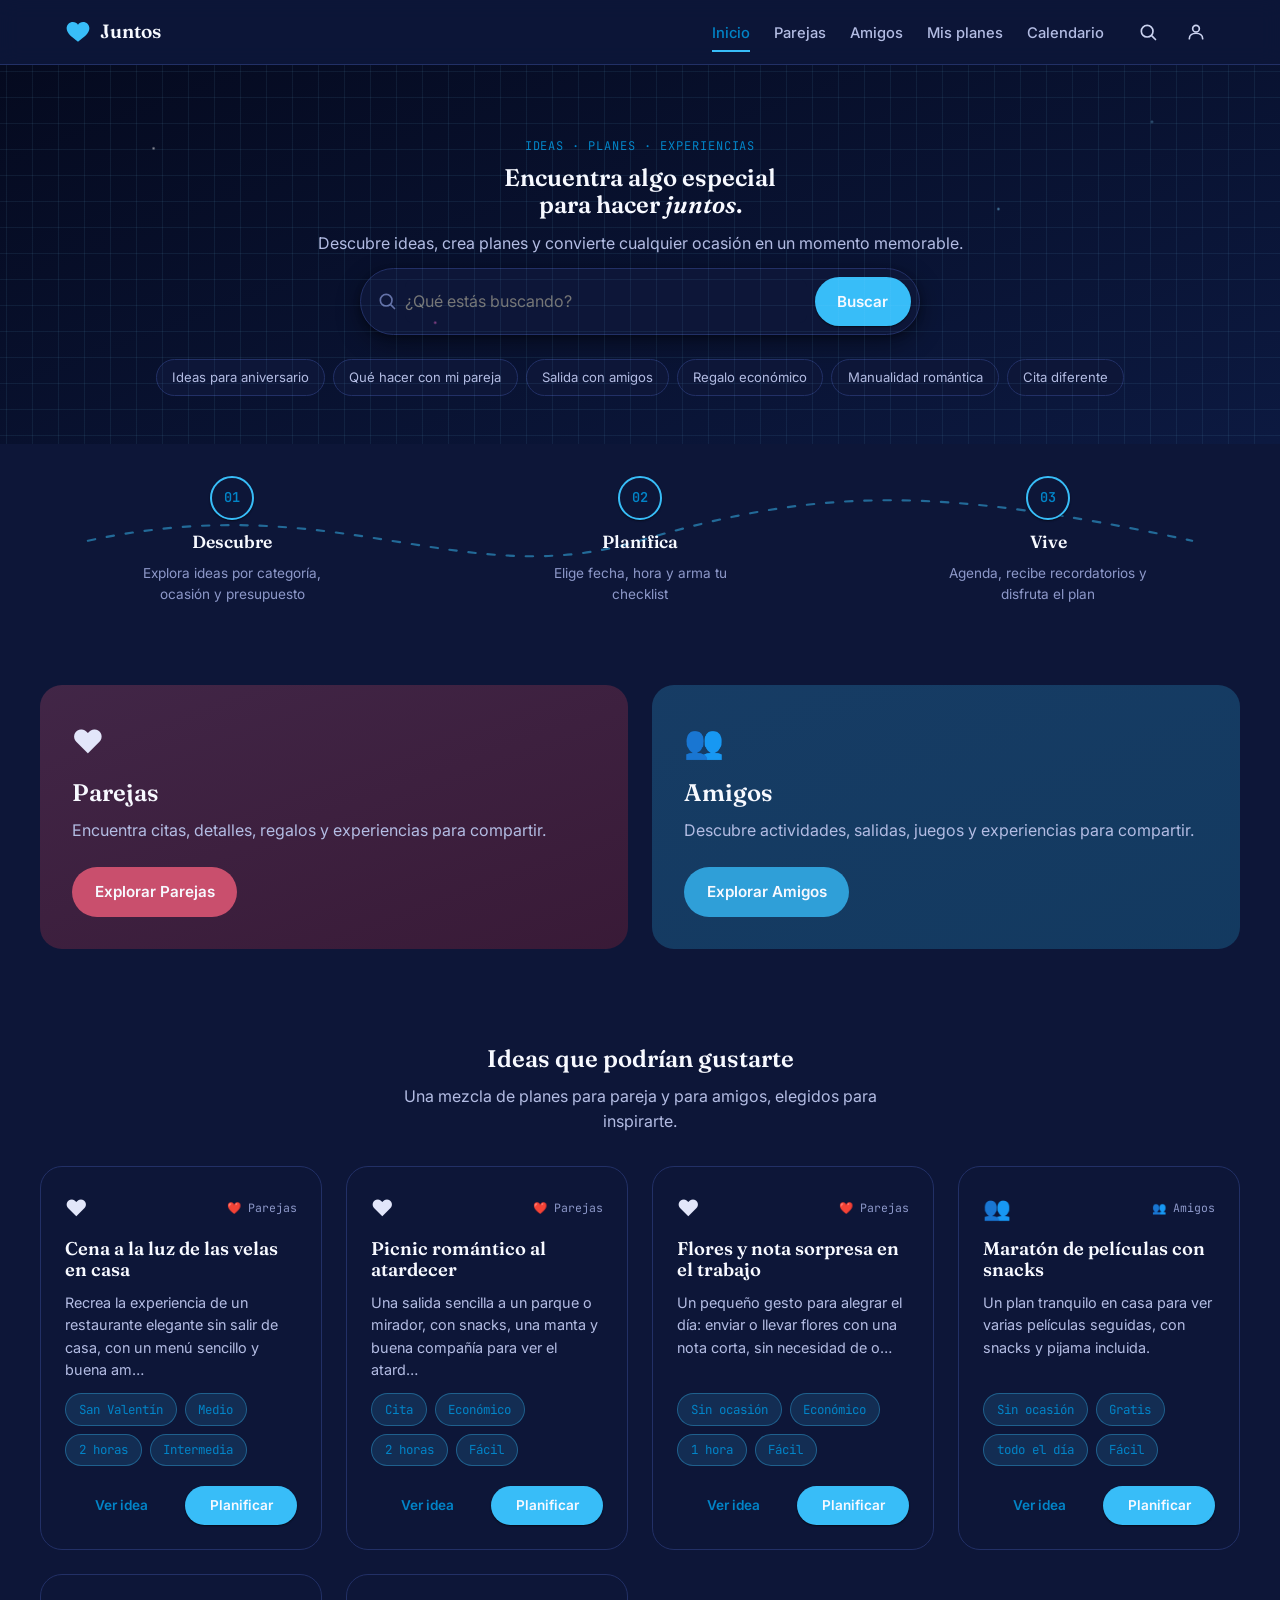
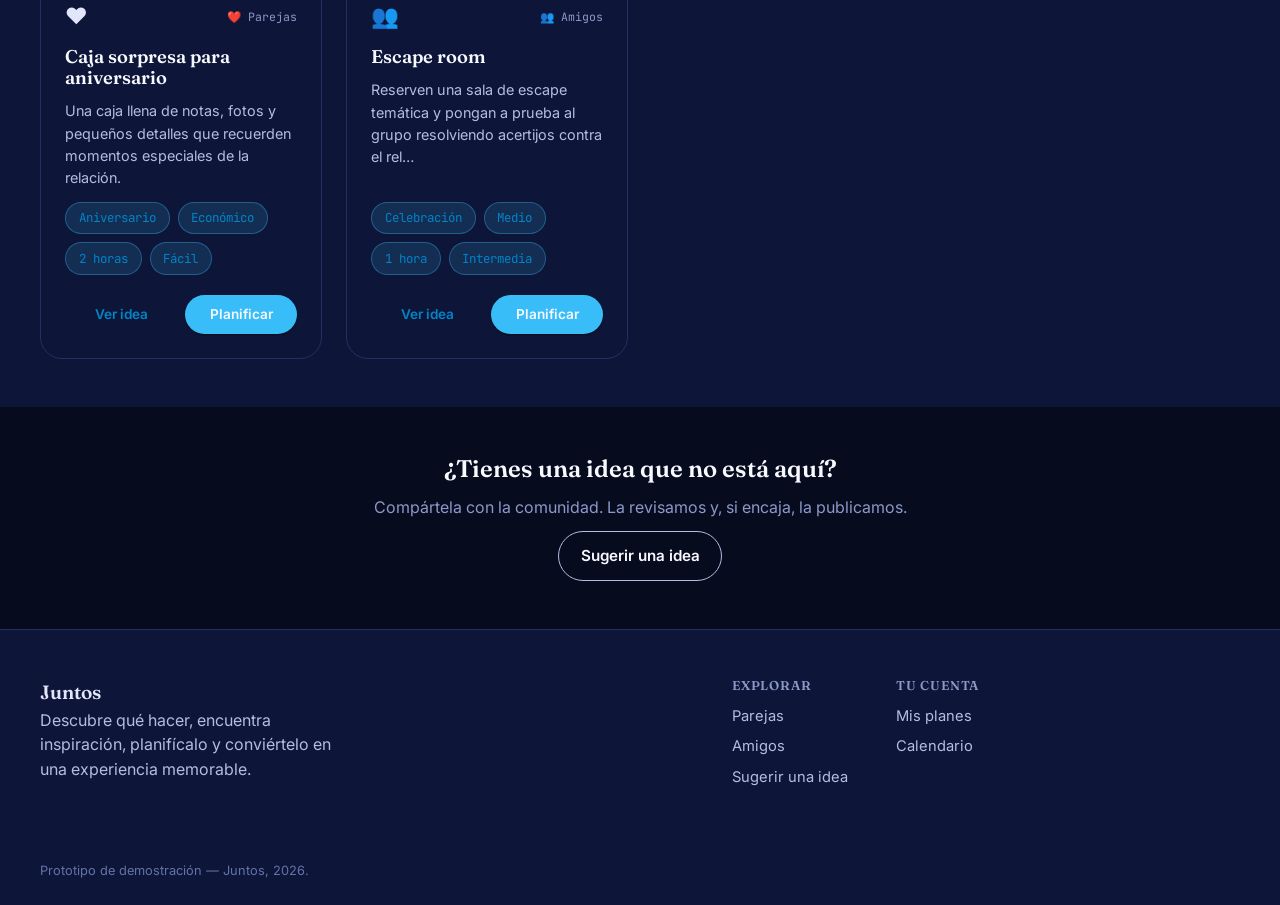
==== commit 0a3abad5: "style(css): update colors and links - Updated the CSS color scheme - Changed the referenced link in " ====
--- a/index.html
+++ b/index.html
@@ -8,7 +8,7 @@
 
   <link rel="preconnect" href="https://fonts.googleapis.com">
   <link rel="preconnect" href="https://fonts.gstatic.com" crossorigin>
-  <link href="https://fonts.googleapis.com/css2?family=Fraunces:ital,opsz,wght@0,9..144,400;0,9..144,500;0,9..144,600;1,9..144,500&family=Inter:wght@400;500;600;700&family=JetBrains+Mono:wght@500&display=swap" rel="stylesheet">
+  <link href="https://fonts.googleapis.com/css2?family=Fraunces:ital,opsz,wght@0,9..144,400;0,9..144,500;0,9..144,600;1,9..144,500&family=Inter:wght@400;500;600;700&family=JetBrains+Mono:wght@500&family=Press+Start+2P&display=swap" rel="stylesheet">
 
   <link rel="stylesheet" href="css/style.css">
 </head>
--- a/css/style.css
+++ b/css/style.css
@@ -23,23 +23,26 @@
 
 :root {
   /* --- Base: blanco / grises --- */
-  --white: #ffffff;
-  --gray-50: #f7f7f8;
-  --gray-100: #eef0f1;
-  --gray-200: #e2e5e7;
-  --gray-300: #cbd0d3;
-  --gray-400: #9aa1a6;
-  --gray-500: #6b7278;
-  --gray-600: #4c5257;
-  --gray-700: #363b3f;
-  --gray-800: #24272a;
-  --gray-900: #16181a;
+  --white: #0d1638;
+  --gray-50: #131f4a;
+  --gray-100: #182655;
+  --gray-200: #223066;
+  --gray-300: #2c3a78;
+  --gray-400: #6472a8;
+  --gray-500: #8d98c9;
+  --gray-600: #b3bce3;
+  --gray-700: #ccd3f0;
+  --gray-800: #e2e6fa;
+  --gray-900: #f7f9ff;
+
+  --bg-deep: #060b1e;
 
   /* --- Acento neutro por defecto (se sobrescribe por tema) --- */
-  --accent: var(--gray-600);
-  --accent-strong: var(--gray-800);
-  --accent-light: var(--gray-100);
-  --accent-soft: var(--gray-200);
+  --accent: #38bdf8;
+  --accent-strong: #0284c7;
+  --accent-light: rgba(56, 189, 248, 0.35);
+  --accent-soft: rgba(56, 189, 248, 0.5);
+  --accent-tint: rgba(56, 189, 248, 0.12);
 
   /* --- Tipografía --- */
   --font-display: "Fraunces", ui-serif, Georgia, serif;
@@ -62,31 +65,31 @@
   --radius-lg: 22px;
   --radius-pill: 999px;
 
-  --shadow-sm: 0 1px 2px rgba(22, 24, 26, 0.06), 0 1px 1px rgba(22, 24, 26, 0.04);
-  --shadow-md: 0 8px 24px rgba(22, 24, 26, 0.08), 0 2px 6px rgba(22, 24, 26, 0.05);
-  --shadow-lg: 0 20px 48px rgba(22, 24, 26, 0.14), 0 6px 16px rgba(22, 24, 26, 0.08);
+  --shadow-sm: 0 1px 2px rgba(0, 0, 0, 0.35), 0 1px 1px rgba(0, 0, 0, 0.25);
+  --shadow-md: 0 8px 24px rgba(0, 0, 0, 0.4), 0 2px 6px rgba(0, 0, 0, 0.3);
+  --shadow-lg: 0 20px 48px rgba(0, 0, 0, 0.5), 0 6px 16px rgba(0, 0, 0, 0.35);
 
   --max-width: 1200px;
 
-  color-scheme: light;
+  color-scheme: dark;
 }
 
 /* --- Tema Parejas --- */
 [data-theme="couple"] {
   --accent: #c94f6d;
   --accent-strong: #7a2035;
-  --accent-light: #f8dce3;
-  --accent-soft: #f3c3cf;
-  --accent-tint: #fdf4f6;
+  --accent-light: rgba(201, 79, 109, 0.35);
+  --accent-soft: rgba(201, 79, 109, 0.5);
+  --accent-tint: rgba(201, 79, 109, 0.14);
 }
 
 /* --- Tema Amigos --- */
 [data-theme="friends"] {
   --accent: #2f9fd8;
   --accent-strong: #1c6f9c;
-  --accent-light: #dff3ff;
-  --accent-soft: #bfe7fb;
-  --accent-tint: #f3fbff;
+  --accent-light: rgba(47, 159, 216, 0.35);
+  --accent-soft: rgba(47, 159, 216, 0.5);
+  --accent-tint: rgba(47, 159, 216, 0.14);
   --accent-2: #4fd8ad;
   --accent-3: #e8b64d;
   --accent-4: #b391e6;
@@ -94,7 +97,11 @@
 
 /* --- Tema base (gris) --- */
 [data-theme="base"] {
-  --accent-tint: var(--gray-50);
+  --accent: #38bdf8;
+  --accent-strong: #0284c7;
+  --accent-light: rgba(56, 189, 248, 0.35);
+  --accent-soft: rgba(56, 189, 248, 0.5);
+  --accent-tint: rgba(56, 189, 248, 0.14);
 }
 
 /* ============================================================
@@ -169,8 +176,8 @@
   position: absolute;
   left: -999px;
   top: 0;
-  background: var(--gray-900);
-  color: var(--white);
+  background: var(--bg-deep);
+  color: var(--gray-900);
   padding: var(--space-3) var(--space-4);
   z-index: 200;
   border-radius: 0 0 var(--radius-sm) 0;
@@ -209,14 +216,14 @@
 
 .btn--primary {
   background: var(--accent);
-  color: var(--white);
+  color: var(--gray-900);
   box-shadow: var(--shadow-sm);
 }
 .btn--primary:hover { box-shadow: var(--shadow-md); background: var(--accent-strong); }
 
-.btn--couple { background: #c94f6d; color: var(--white); }
+.btn--couple { background: #c94f6d; color: var(--gray-900); }
 .btn--couple:hover { background: #7a2035; }
-.btn--friends { background: #2f9fd8; color: var(--white); }
+.btn--friends { background: #2f9fd8; color: var(--gray-900); }
 .btn--friends:hover { background: #1c6f9c; }
 
 .btn--ghost {
@@ -350,7 +357,7 @@
   position: sticky;
   top: 0;
   z-index: 100;
-  background: rgba(255, 255, 255, 0.92);
+   background: rgba(13, 22, 56, 0.92);
   backdrop-filter: blur(10px);
   border-bottom: 1px solid var(--gray-200);
 }
@@ -436,23 +443,39 @@
    ============================================================ */
 
 .hero {
+  position: relative;
+  overflow: hidden;
   padding: var(--space-8) var(--space-5) var(--space-7);
   text-align: center;
-  background: radial-gradient(ellipse at top, var(--accent-tint), var(--white) 60%);
-}
-.hero-inner { max-width: 760px; margin: 0 auto; }
-.hero-title {
-  font-size: clamp(2.2rem, 5vw, 3.4rem);
-  margin-bottom: var(--space-4);
-}
-.hero-title em {
-  font-style: italic;
-  color: var(--accent);
-}
-.hero-subtitle {
-  font-size: 1.1rem;
-  max-width: 520px;
-  margin: 0 auto var(--space-6);
+  background: linear-gradient(160deg, #050a1f 0%, #0c1940 45%, #142a63 100%);
+  background-size: 220% 220%;
+  animation: heroGradientShift 14s ease-in-out infinite;
+}
+/* Rejilla pixelada de fondo, en movimiento constante */
+.hero::before {
+  content: "";
+  position: absolute;
+  inset: -20px;
+  background-image:
+    linear-gradient(rgba(125, 211, 252, 0.08) 1px, transparent 1px),
+    linear-gradient(90deg, rgba(125, 211, 252, 0.08) 1px, transparent 1px);
+  background-size: 26px 26px;
+  animation: pixelDrift 18s linear infinite;
+  pointer-events: none;
+}
+/* "Estrellas" pixeladas sueltas, con parpadeo */
+.hero::after {
+  content: "";
+  position: absolute;
+  inset: 0;
+  background-image:
+    radial-gradient(2px 2px at 12% 22%, rgba(255,255,255,0.55) 0, transparent 100%),
+    radial-gradient(2px 2px at 78% 38%, rgba(125,211,252,0.6) 0, transparent 100%),
+    radial-gradient(2px 2px at 34% 68%, rgba(255,107,214,0.55) 0, transparent 100%),
+    radial-gradient(2px 2px at 62% 82%, rgba(255,255,255,0.4) 0, transparent 100%),
+    radial-gradient(2px 2px at 90% 15%, rgba(125,211,252,0.4) 0, transparent 100%);
+  animation: pixelTwinkle 3.5s ease-in-out infinite;
+  pointer-events: none;
 }
 
 .search-bar {
@@ -560,8 +583,9 @@
 .category-card:hover { transform: translateY(-4px); box-shadow: var(--shadow-lg); }
 .category-card-icon { font-size: 2rem; }
 .category-card-title { margin: 0; font-size: 1.5rem; }
-.category-card--couple { background: linear-gradient(160deg, #fdf0f3, #fbe4e9); }
-.category-card--friends { background: linear-gradient(160deg, #f1fbff, #e3f6ff); }
+.category-card--couple { background: linear-gradient(160deg, rgba(201, 79, 109, 0.28), rgba(122, 32, 53, 0.4)); }
+.category-card--friends { background: linear-gradient(160deg, rgba(47, 159, 216, 0.28), rgba(28, 111, 156, 0.4)); }
+
 
 /* --- Recomendaciones --- */
 .recommendations, .related-ideas { padding: var(--space-7) var(--space-5); }
@@ -571,16 +595,16 @@
 
 /* --- CTA Sugerir --- */
 .suggest-cta {
-  background: var(--gray-900);
-  color: var(--white);
+  background: var(--bg-deep);
+  color: var(--gray-900);
   padding: var(--space-7) var(--space-5);
   text-align: center;
 }
 .suggest-cta-inner { max-width: 560px; margin: 0 auto; }
-.suggest-cta h2 { color: var(--white); }
-.suggest-cta p { color: var(--gray-300); }
-.suggest-cta .btn--ghost { background: transparent; border-color: var(--gray-600); color: var(--white); }
-.suggest-cta .btn--ghost:hover { border-color: var(--white); }
+.suggest-cta h2 { color: var(--gray-900); }
+.suggest-cta p { color: var(--gray-500); }
+.suggest-cta .btn--ghost { background: transparent; border-color: var(--gray-600); color: var(--gray-900); }
+.suggest-cta .btn--ghost:hover { border-color: var(--gray-900); }
 
 /* --- Footer --- */
 .site-footer { border-top: 1px solid var(--gray-200); padding: var(--space-7) var(--space-5) var(--space-5); }
@@ -1052,8 +1076,8 @@
 
 .admin-sidebar {
   flex: 0 0 240px;
-  background: var(--gray-900);
-  color: var(--gray-200);
+  background: var(--bg-deep);
+  color: var(--gray-500);
   padding: var(--space-5);
   display: flex;
   flex-direction: column;
@@ -1158,7 +1182,7 @@
   border: 1px solid var(--gray-200);
   background: var(--white);
 }
-.admin-filter-tab.is-active { background: var(--gray-900); color: var(--white); border-color: var(--gray-900); }
+.admin-filter-tab.is-active { background: var(--accent); color: var(--gray-900); border-color: var(--accent); }
 .admin-search {
   display: flex;
   align-items: center;
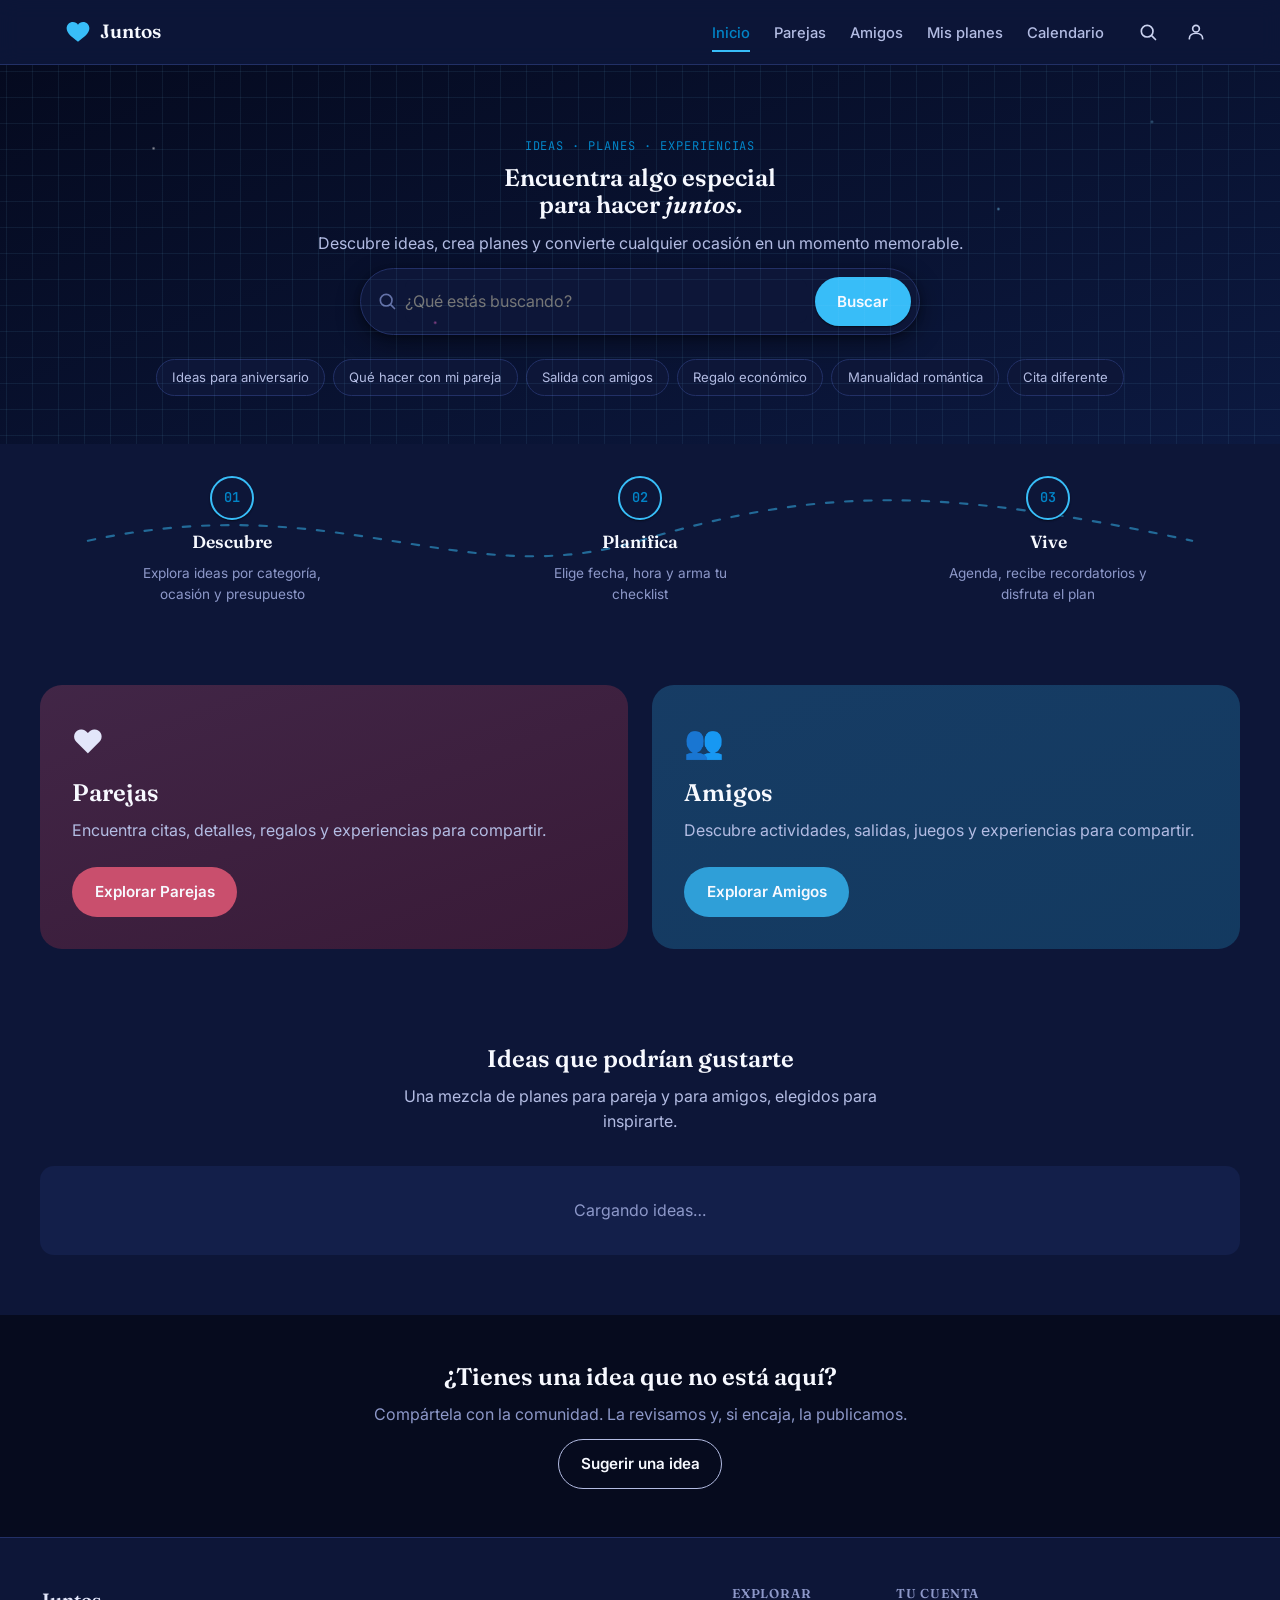
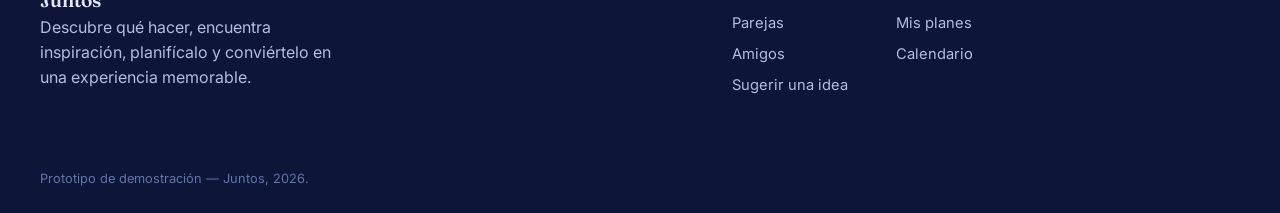
==== commit 54060657: "feat(auth): add login functionality and fix client-reported bugs - Added a login system for user aut" ====
--- a/index.html
+++ b/index.html
@@ -47,7 +47,7 @@
         <button class="icon-btn" id="open-search" aria-label="Buscar">
           <svg viewBox="0 0 24 24" width="20" height="20" fill="none" stroke="currentColor" stroke-width="2" stroke-linecap="round"><circle cx="11" cy="11" r="7"/><line x1="21" y1="21" x2="16.65" y2="16.65"/></svg>
         </button>
-        <a href="#" class="icon-btn" aria-label="Perfil">
+        <a href="pages/login.html" class="icon-btn" id="profile-link" aria-label="Perfil / Iniciar sesión">
           <svg viewBox="0 0 24 24" width="20" height="20" fill="none" stroke="currentColor" stroke-width="2" stroke-linecap="round"><circle cx="12" cy="8" r="4"/><path d="M4 20c0-4 3.6-6.5 8-6.5s8 2.5 8 6.5"/></svg>
         </a>
       </div>
--- a/css/style.css
+++ b/css/style.css
@@ -593,6 +593,14 @@
 .section-heading { text-align: center; max-width: 520px; margin: 0 auto var(--space-6); }
 .related-ideas .section-heading { text-align: left; margin-left: 0; }
 
+.google-fallback {
+  text-align: center;
+  margin-top: var(--space-6);
+  padding-top: var(--space-6);
+  border-top: 1px solid var(--gray-200);
+}
+.google-fallback p { margin: 0 0 var(--space-3); color: var(--gray-500); font-size: 0.9rem; }
+
 /* --- CTA Sugerir --- */
 .suggest-cta {
   background: var(--bg-deep);
@@ -1282,3 +1290,411 @@
   .admin-toolbar { flex-direction: column; align-items: stretch; }
   .admin-search input { width: 100%; }
 }
+
+/* ============================================================
+   11.5. LOGIN / CREAR CUENTA / PERFIL — interfaz propia
+   ============================================================ */
+
+.auth-screen {
+  min-height: 100vh;
+  display: flex;
+  flex-direction: column;
+  align-items: center;
+  justify-content: center;
+  gap: var(--space-6);
+  padding: var(--space-6) var(--space-5);
+  background: radial-gradient(ellipse at top, rgba(56, 189, 248, 0.1), var(--white) 55%);
+}
+
+.auth-brand {
+  display: flex;
+  align-items: center;
+  gap: var(--space-2);
+  color: var(--gray-900);
+}
+.auth-brand .logo-mark { color: var(--accent); }
+.auth-brand .logo-word { font-family: var(--font-display); font-weight: 600; font-size: 1.3rem; }
+
+.auth-wrap {
+  max-width: 460px;
+  margin: 0 auto;
+  padding: var(--space-7) var(--space-5) var(--space-8);
+}
+
+.auth-card {
+  width: 100%;
+  max-width: 440px;
+  background: var(--white);
+  border: 1px solid var(--gray-200);
+  border-radius: var(--radius-lg);
+  padding: var(--space-6);
+  box-shadow: var(--shadow-lg);
+}
+
+.auth-success-actions { display: flex; gap: var(--space-3); justify-content: center; flex-wrap: wrap; margin-top: var(--space-4); }
+
+.perfil-head { display: flex; align-items: center; gap: var(--space-4); margin-bottom: var(--space-5); }
+.perfil-avatar {
+  width: 56px; height: 56px;
+  border-radius: 50%;
+  background: var(--accent);
+  color: var(--gray-900);
+  display: flex; align-items: center; justify-content: center;
+  font-family: var(--font-display);
+  font-size: 1.4rem;
+  font-weight: 600;
+  flex-shrink: 0;
+}
+.auth-success-inline {
+  font-size: 0.85rem;
+  color: #4fd8ad;
+  background: rgba(79, 216, 173, 0.12);
+  border-radius: var(--radius-sm);
+  padding: 0.6rem 0.9rem;
+  margin: 0;
+}
+.planner-section--danger { border-color: rgba(255, 76, 76, 0.35); }
+.perfil-danger-actions { display: flex; gap: var(--space-3); flex-wrap: wrap; }
+
+.auth-tabs {
+  display: flex;
+  gap: var(--space-2);
+  margin-bottom: var(--space-5);
+  background: var(--gray-50);
+  border-radius: var(--radius-pill);
+  padding: 4px;
+}
+.auth-tab {
+  flex: 1;
+  padding: 0.6rem 1rem;
+  border-radius: var(--radius-pill);
+  font-weight: 600;
+  font-size: 0.88rem;
+  color: var(--gray-500);
+}
+.auth-tab.is-active { background: var(--accent); color: var(--gray-900); }
+
+.auth-form { display: flex; flex-direction: column; gap: var(--space-4); }
+.auth-intro { font-size: 0.9rem; margin: 0; }
+
+.password-input-wrap { position: relative; display: flex; align-items: center; }
+.password-input-wrap input { padding-right: 2.6rem; }
+.password-toggle {
+  position: absolute;
+  right: 0.4rem;
+  width: 32px; height: 32px;
+  border-radius: 50%;
+  color: var(--gray-500);
+}
+.password-toggle:hover { background: var(--gray-100); }
+
+.password-requirements {
+  display: grid;
+  grid-template-columns: 1fr 1fr;
+  gap: 0.35rem 0.75rem;
+  margin: var(--space-2) 0 0;
+  padding: 0;
+  list-style: none;
+}
+.password-requirements li {
+  font-size: 0.78rem;
+  color: var(--gray-500);
+  padding-left: 1.3rem;
+  position: relative;
+}
+.password-requirements li::before {
+  content: "○";
+  position: absolute;
+  left: 0;
+  color: var(--gray-400);
+}
+.password-requirements li.is-met {
+  color: #4fd8ad;
+}
+.password-requirements li.is-met::before {
+  content: "●";
+  color: #4fd8ad;
+}
+
+.password-suggestions {
+  background: var(--gray-50);
+  border-radius: var(--radius-md);
+  padding: var(--space-4);
+}
+.password-suggestions-head {
+  display: flex;
+  align-items: center;
+  justify-content: space-between;
+  gap: var(--space-2);
+  flex-wrap: wrap;
+  font-size: 0.85rem;
+  color: var(--gray-600);
+  margin-bottom: var(--space-3);
+}
+.password-suggestions-list { display: flex; flex-direction: column; gap: var(--space-2); }
+.password-suggestion {
+  display: flex;
+  align-items: center;
+  justify-content: space-between;
+  gap: var(--space-2);
+  background: var(--white);
+  border: 1px solid var(--gray-200);
+  border-radius: var(--radius-sm);
+  padding: 0.5rem 0.75rem;
+  font-family: var(--font-mono);
+  font-size: 0.85rem;
+  color: var(--gray-800);
+  width: 100%;
+  text-align: left;
+}
+.password-suggestion:hover { border-color: var(--accent); color: var(--accent-strong); }
+.password-suggestion span:last-child { font-family: var(--font-body); font-size: 0.72rem; color: var(--accent-strong); flex-shrink: 0; }
+
+.auth-error {
+  font-size: 0.85rem;
+  color: #ff8a80;
+  background: rgba(255, 76, 76, 0.12);
+  border-radius: var(--radius-sm);
+  padding: 0.6rem 0.9rem;
+  margin: 0;
+}
+
+.auth-submit { width: 100%; }
+
+.auth-switch { text-align: center; font-size: 0.85rem; color: var(--gray-500); margin: 0; }
+.auth-switch-link { color: var(--accent-strong); text-decoration: underline; font-weight: 600; }
+
+.auth-success { text-align: center; padding: var(--space-5) 0; }
+.auth-success-icon { font-size: 2.4rem; margin-bottom: var(--space-3); }
+
+.auth-skip { text-align: center; margin-top: var(--space-4); }
+.auth-skip a { font-size: 0.85rem; color: var(--gray-500); text-decoration: underline; }
+.auth-skip a:hover { color: var(--accent-strong); }
+
+/* ============================================================ */
+
+.suggest-confirmation {
+  text-align: center;
+  padding: var(--space-8) var(--space-5);
+  background: var(--gray-50);
+  border-radius: var(--radius-lg);
+}
+.suggest-confirmation-icon { font-size: 2.6rem; margin-bottom: var(--space-3); }
+.suggest-confirmation .status-pill { margin: var(--space-3) 0 var(--space-5); }
+
+/* ============================================================
+   12. PANEL DE ADMINISTRACIÓN
+   ============================================================ */
+
+.admin-body { background: var(--gray-50); }
+
+.admin-shell { display: flex; min-height: 100vh; }
+
+.admin-sidebar {
+  flex: 0 0 240px;
+  background: var(--bg-deep);
+  color: var(--gray-500);
+  padding: var(--space-5);
+  display: flex;
+  flex-direction: column;
+  position: sticky;
+  top: 0;
+  height: 100vh;
+}
+.admin-logo { display: flex; align-items: center; gap: var(--space-2); color: var(--gray-900); margin-bottom: var(--space-6); }
+.admin-nav { display: flex; flex-direction: column; gap: var(--space-1); flex: 1; }
+.admin-nav-link {
+  display: flex;
+  align-items: center;
+  gap: var(--space-3);
+  padding: var(--space-3) var(--space-3);
+  border-radius: var(--radius-sm);
+  color: var(--gray-500);
+  font-size: 0.92rem;
+}
+.admin-nav-link:hover { background: rgba(255,255,255,0.06); color: var(--gray-900); }
+.admin-nav-link.is-active { background: var(--accent); color: var(--gray-900); }
+.admin-back-link { font-size: 0.85rem; color: var(--gray-500); padding-top: var(--space-4); border-top: 1px solid rgba(255,255,255,0.1); }
+.admin-back-link:hover { color: var(--gray-900); }
+
+.admin-main { flex: 1; min-width: 0; }
+
+.admin-topbar {
+  display: flex;
+  align-items: center;
+  gap: var(--space-3);
+  padding: var(--space-4) var(--space-6);
+  background: var(--white);
+  border-bottom: 1px solid var(--gray-200);
+}
+.admin-topbar h1 { font-size: 1.3rem; margin: 0; }
+.admin-role-badge { margin-left: auto; font-size: 0.78rem; background: var(--gray-100); padding: 0.3rem 0.75rem; border-radius: var(--radius-pill); color: var(--gray-600); }
+.admin-sidebar-toggle { display: none; }
+
+.admin-content { max-width: 1100px; margin: 0 auto; padding: var(--space-6); }
+.admin-content--form { max-width: 820px; }
+
+.admin-stats {
+  display: grid;
+  grid-template-columns: repeat(4, 1fr);
+  gap: var(--space-4);
+  margin-bottom: var(--space-6);
+}
+.stat-card {
+  background: var(--white);
+  border: 1px solid var(--gray-200);
+  border-radius: var(--radius-lg);
+  padding: var(--space-5);
+  text-align: center;
+}
+.stat-card-icon { font-size: 1.5rem; }
+.stat-card-value { font-family: var(--font-display); font-size: 2rem; font-weight: 600; margin: var(--space-2) 0 0.2rem; color: var(--gray-900); }
+.stat-card-label { font-size: 0.82rem; color: var(--gray-500); margin: 0; }
+
+.admin-panel {
+  background: var(--white);
+  border: 1px solid var(--gray-200);
+  border-radius: var(--radius-lg);
+  padding: var(--space-5);
+  margin-bottom: var(--space-5);
+}
+.admin-panel-head { display: flex; align-items: center; justify-content: space-between; margin-bottom: var(--space-4); }
+.admin-panel-head h2 { font-size: 1.05rem; margin: 0; }
+.admin-panel-link { font-size: 0.85rem; color: var(--accent-strong); text-decoration: underline; }
+
+.top-ideas-list { display: flex; flex-direction: column; gap: var(--space-2); }
+.top-ideas-item {
+  display: flex;
+  align-items: center;
+  gap: var(--space-3);
+  padding: var(--space-2) 0;
+  border-bottom: 1px solid var(--gray-100);
+  font-size: 0.9rem;
+}
+.top-ideas-item:last-child { border-bottom: none; }
+.top-ideas-rank { font-family: var(--font-mono); color: var(--gray-400); width: 1.2rem; }
+.top-ideas-name { flex: 1; font-weight: 600; color: var(--gray-800); }
+.top-ideas-views { font-size: 0.78rem; color: var(--gray-500); }
+
+.admin-activity-list { display: flex; flex-direction: column; gap: var(--space-2); }
+.admin-activity-item { display: flex; gap: var(--space-3); font-size: 0.88rem; color: var(--gray-600); padding: var(--space-2) 0; border-bottom: 1px solid var(--gray-100); }
+.admin-activity-item:last-child { border-bottom: none; }
+
+.admin-toolbar {
+  display: flex;
+  align-items: center;
+  justify-content: space-between;
+  flex-wrap: wrap;
+  gap: var(--space-3);
+  margin-bottom: var(--space-4);
+}
+.admin-filter-tabs { display: flex; gap: var(--space-2); flex-wrap: wrap; }
+.admin-filter-tab {
+  padding: 0.45rem 0.95rem;
+  border-radius: var(--radius-pill);
+  font-size: 0.85rem;
+  font-weight: 600;
+  color: var(--gray-500);
+  border: 1px solid var(--gray-200);
+  background: var(--white);
+}
+.admin-filter-tab.is-active { background: var(--accent); color: var(--gray-900); border-color: var(--accent); }
+.admin-search {
+  display: flex;
+  align-items: center;
+  gap: var(--space-2);
+  background: var(--white);
+  border: 1px solid var(--gray-300);
+  border-radius: var(--radius-pill);
+  padding: 0.4rem 0.9rem;
+  color: var(--gray-400);
+}
+.admin-search input { border: none; padding: 0.3rem 0; width: 220px; }
+.admin-search input:focus { box-shadow: none; }
+
+.admin-table-wrap {
+  background: var(--white);
+  border: 1px solid var(--gray-200);
+  border-radius: var(--radius-lg);
+  overflow-x: auto;
+}
+.admin-table { width: 100%; border-collapse: collapse; min-width: 720px; }
+.admin-table th {
+  text-align: left;
+  font-size: 0.72rem;
+  text-transform: uppercase;
+  letter-spacing: 0.05em;
+  color: var(--gray-400);
+  padding: var(--space-3) var(--space-4);
+  border-bottom: 1px solid var(--gray-200);
+}
+.admin-table td { padding: var(--space-3) var(--space-4); border-bottom: 1px solid var(--gray-100); font-size: 0.9rem; vertical-align: middle; }
+.admin-table tr:last-child td { border-bottom: none; }
+.admin-table-empty { text-align: center; color: var(--gray-400); padding: var(--space-6) !important; }
+.admin-table-actions { display: flex; gap: 0.3rem; }
+.table-action {
+  width: 32px; height: 32px;
+  border-radius: 50%;
+  color: var(--gray-500);
+}
+.table-action:hover { background: var(--gray-100); }
+.table-action--approve:hover { background: #dff5e6; color: #1c7c40; }
+.table-action--reject:hover { background: #fde2e0; color: #b3261e; }
+.table-action--danger:hover { background: #fde2e0; color: #b3261e; }
+
+/* ============================================================
+   13. RESPONSIVE
+   ============================================================ */
+
+@media (max-width: 960px) {
+  .primary-nav {
+    position: fixed;
+    inset: 64px 0 auto 0;
+    background: var(--white);
+    border-bottom: 1px solid var(--gray-200);
+    max-height: 0;
+    overflow: hidden;
+    transition: max-height 0.25s ease;
+  }
+  .primary-nav.is-open { max-height: 400px; }
+  .primary-nav ul { flex-direction: column; gap: 0; padding: var(--space-3) var(--space-5); }
+  .nav-link { display: block; padding: var(--space-3) 0; border-bottom: 1px solid var(--gray-100); }
+  .nav-toggle { display: flex; }
+
+  .categories-inner { grid-template-columns: 1fr; }
+  .journey-steps { grid-template-columns: 1fr; gap: var(--space-6); }
+  .journey-path { display: none; }
+
+  .browse-inner { grid-template-columns: 1fr; }
+  .filters-toggle { display: inline-flex; }
+  .filters-panel {
+    display: none;
+    position: static;
+  }
+  .filters-panel.is-open { display: block; }
+
+  .idea-body-inner { grid-template-columns: 1fr; }
+  .inspiration-links { grid-template-columns: 1fr; }
+
+  .calendar-layout { grid-template-columns: 1fr; }
+
+  .admin-sidebar { position: fixed; left: -260px; z-index: 150; transition: left 0.2s ease; }
+  .admin-sidebar.is-open { left: 0; }
+  .admin-sidebar-toggle { display: flex; align-items: center; justify-content: center; width: 40px; height: 40px; }
+  .admin-stats { grid-template-columns: repeat(2, 1fr); }
+}
+
+@media (max-width: 640px) {
+  .header-inner { padding: var(--space-3) var(--space-4); }
+  .hero { padding: var(--space-7) var(--space-4) var(--space-6); }
+  .form-grid { grid-template-columns: 1fr; }
+  .site-footer-inner { grid-template-columns: 1fr; }
+  .footer-nav { gap: var(--space-6); }
+  .admin-stats { grid-template-columns: 1fr; }
+  .idea-header-actions { flex-direction: column; align-items: stretch; }
+  .idea-header-actions .btn { width: 100%; }
+  .calendar-actions { flex-direction: column; }
+  .plans-tabs { overflow-x: auto; }
+  .admin-toolbar { flex-direction: column; align-items: stretch; }
+  .admin-search input { width: 100%; }
+}
